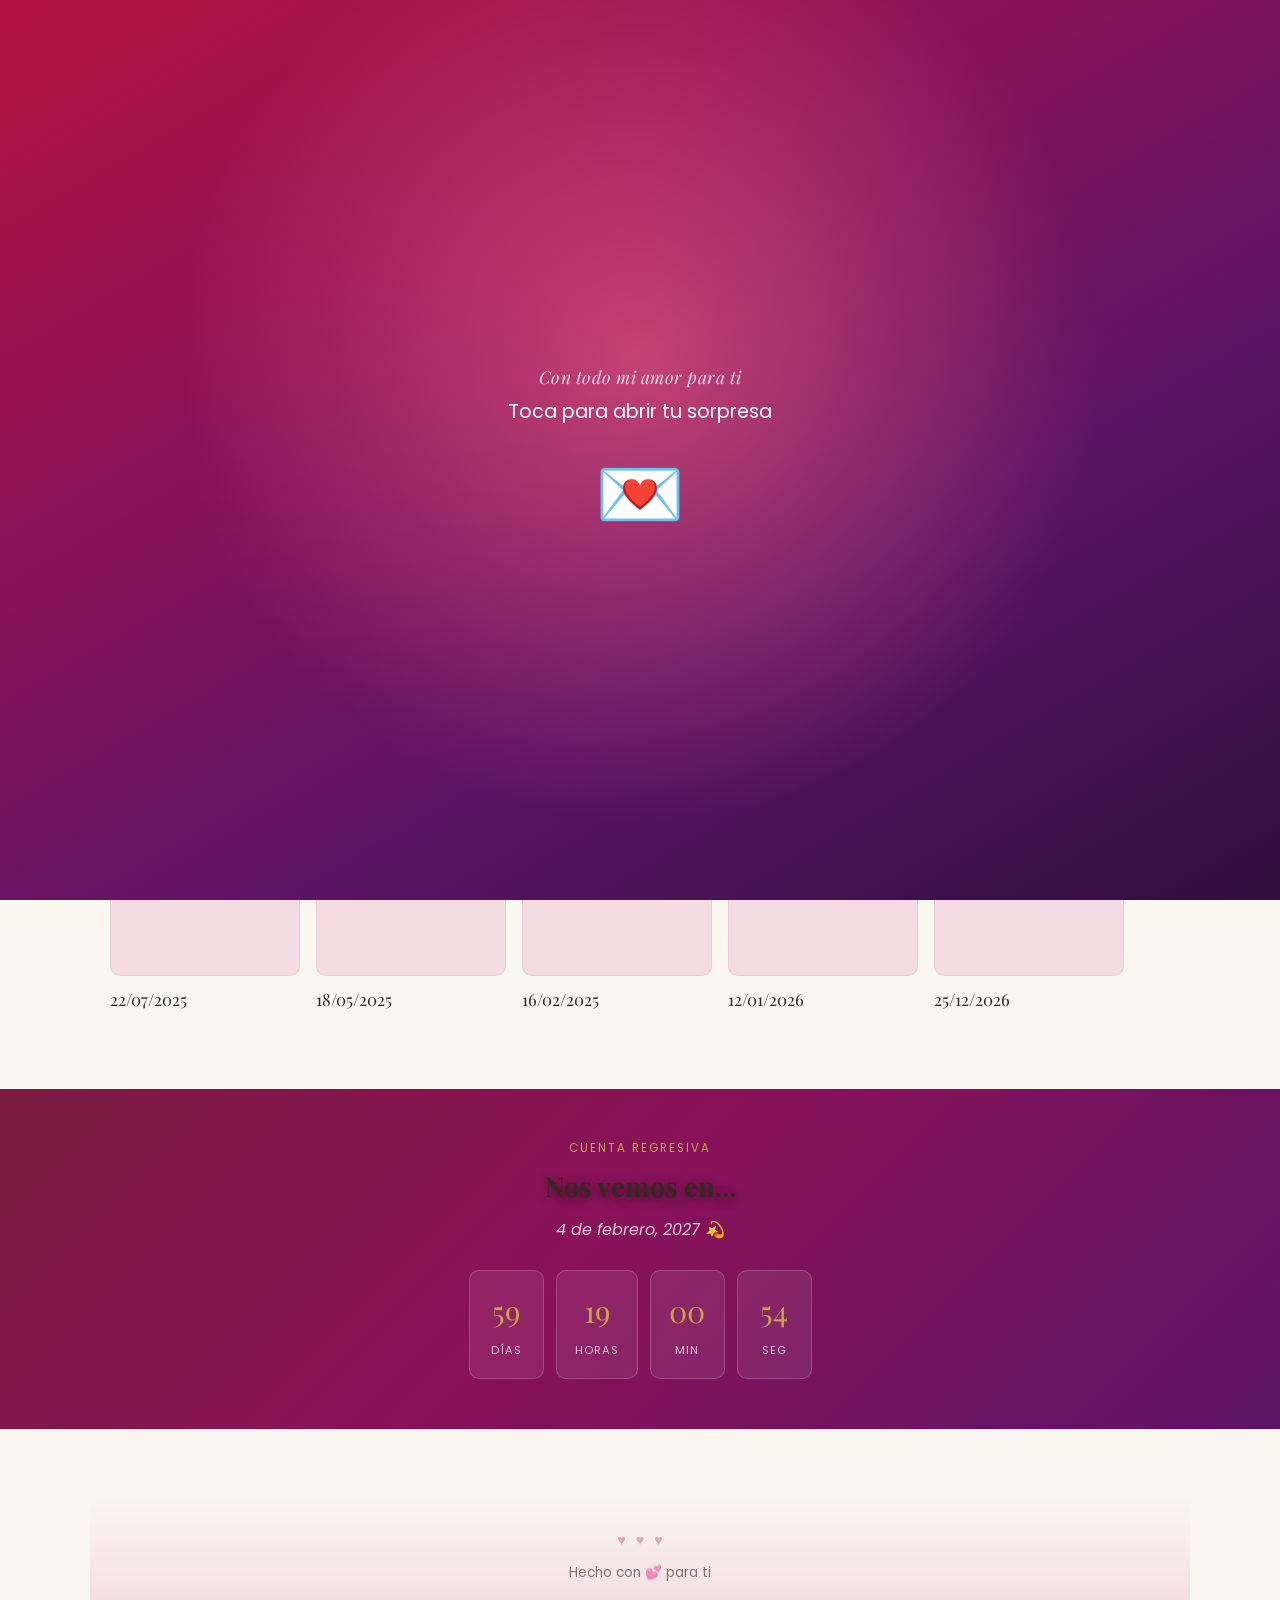
==== index.html @ b7cd4c15 "Primer commit pagina web" ====
<!DOCTYPE html>
<html lang="es">
<head>
  <meta charset="UTF-8" />
  <meta name="viewport" content="width=device-width, initial-scale=1.0" />
  <title>Para el ADMV 💕</title>
  <link rel="preconnect" href="https://fonts.googleapis.com">
  <link href="https://fonts.googleapis.com/css2?family=Playfair+Display:ital,wght@0,500;0,600;1,500&family=Poppins:wght@300;400;500;600&display=swap" rel="stylesheet">
  <link rel="stylesheet" href="src/style.css" />
</head>
<body>
  <section id="intro-screen">
    <div class="corazones-flotantes" aria-hidden="true">
      <span class="corazon-decorativo c1">❤️</span>
      <span class="corazon-decorativo c2">💜</span>
      <span class="corazon-decorativo c3">❤️</span>
      <span class="corazon-decorativo c4">💗</span>
      <span class="corazon-decorativo c5">💜</span>
      <span class="corazon-decorativo c6">❤️</span>
      <span class="corazon-decorativo c7">💗</span>
      <span class="corazon-decorativo c8">❤️</span>
    </div>
    <div class="intro-content">
      <p class="intro-script">Con todo mi amor para ti</p>
      <p class="intro-pre">Toca para abrir tu sorpresa</p>
      <button id="btn-abrir-intro" aria-label="Abrir sorpresa">💌</button>
    </div>
  </section>

  <canvas id="confetti-canvas"></canvas>

  <header class="navbar">
    <img src="src/logo.png" alt="Logo R & D" class="brand-logo" />
    <div class="navbar-inner">
      <span class="brand">Para Ti</span>
      <nav class="navbar-tabs" id="navbar-tabs">
        <span class="tab-glass-indicador" id="tab-glass-indicador"></span>
        <a href="index.html" class="tab-btn activo"><span>Inicio</span></a>
        <a href="recuerdos.html" class="tab-btn"><span>Recuerdos</span></a>
        <a href="fotos.html" class="tab-btn"><span>Fotos</span></a>
        <a href="videos.html" class="tab-btn"><span>Videos</span></a>
        <a href="cartas.html" class="tab-btn"><span>Cartas</span></a>
        <a href="preguntas.html" class="tab-btn"><span>Preguntas</span></a>
        <a href="premios.html" class="tab-btn"><span>Premios</span></a>
        <a href="nosotros.html" class="tab-btn"><span>Nosotros</span></a>
      </nav>
      <button id="btn-menu-movil" class="btn-menu-movil" aria-label="Abrir menú">☰</button>
    </div>
  </header>

  <main id="main-content">
    <section class="tab-panel activo" data-tab="inicio">
      <div class="hero">
        <div class="hero-slides" id="hero-slides">
          <div class="hero-slide activo">
            <img src="src/fotos/portada1.jpg" alt="Descripción" class="hero-foto" />
          </div>
          <div class="hero-slide">
            <img src="src/fotos/portada2.jpg" alt="Descripción" class="hero-foto" />
          </div>
          <div class="hero-slide">
            <img src="src/fotos/portada3.jpg" alt="Descripción" class="hero-foto" />
          </div>
        </div>
        <div class="hero-texto">
          <p class="hero-caption">Nuestro aniversario</p>
          <h1 class="hero-titulo">Dos años<br />juntos amor</h1>
          <p class="hero-fecha-italic">6 de diciembre</p>
          <p class="hero-subtitulo">Un vistazo a todo lo que hemos vivido y todo lo que somos.</p>
          <button class="hero-boton" id="btn-hero-explorar">Explorar sorpresas</button>
        </div>
        <div class="hero-dots" id="hero-dots">
          <button class="hero-dot activo" aria-label="Foto 1"></button>
          <button class="hero-dot" aria-label="Foto 2"></button>
          <button class="hero-dot" aria-label="Foto 3"></button>
        </div>
      </div>

      <p class="subtitulo-seccion">Nuestros mejores momentos</p>
      <div class="carrete-categorias" id="carrete-categorias">
        <div class="categoria-card">
          <div class="categoria-imagen">
            <span class="efecto-vidrio" aria-hidden="true"></span>
            <span class="categoria-badge">Favorita</span>
            <img src="src/fotos/destacada1.jpg" alt="Descripción" class="categoria-foto" />
          </div>
          <p class="categoria-label">22/07/2025</p>
        </div>
        <div class="categoria-card">
          <div class="categoria-imagen">
            <span class="efecto-vidrio" aria-hidden="true"></span>
            <span class="categoria-badge">Recuerdo</span>
            <img src="src/fotos/destacada2.jpg" alt="Descripción" class="categoria-foto" />
          </div>
          <p class="categoria-label">18/05/2025</p>
        </div>
        <div class="categoria-card">
          <div class="categoria-imagen">
            <span class="efecto-vidrio" aria-hidden="true"></span>
            <span class="categoria-badge">Especial</span>
            <img src="src/fotos/destacada3.jpg" alt="Descripción" class="categoria-foto" />
          </div>
          <p class="categoria-label">16/02/2025</p>
        </div>
        <div class="categoria-card">
          <div class="categoria-imagen">
            <span class="efecto-vidrio" aria-hidden="true"></span>
            <span class="categoria-badge">Favorita</span>
            <img src="src/fotos/destacada4.jpg" alt="Descripción" class="categoria-foto" />
          </div>
          <p class="categoria-label">12/01/2026</p>
        </div>
        <div class="categoria-card">
          <div class="categoria-imagen">
            <span class="efecto-vidrio" aria-hidden="true"></span>
            <span class="categoria-badge">Recuerdo</span>
            <img src="src/fotos/destacada5.jpg" alt="Descripción" class="categoria-foto" />
          </div>
          <p class="categoria-label">25/12/2026</p>
        </div>
      </div>

      <div class="espacio-libre" id="espacio-libre"></div>

      <section class="franja-oscura">
        <div class="franja-oscura-inner">
          <p class="franja-caption">Cuenta regresiva</p>
          <h2 class="franja-titulo">Nos vemos en...</h2>
          <p class="franja-fecha">4 de febrero, 2027 💫</p>
          <div class="countdown-grid">
            <div class="countdown-box"><span id="cd-dias">00</span><small>días</small></div>
            <div class="countdown-box"><span id="cd-horas">00</span><small>horas</small></div>
            <div class="countdown-box"><span id="cd-min">00</span><small>min</small></div>
            <div class="countdown-box"><span id="cd-seg">00</span><small>seg</small></div>
          </div>
        </div>
      </section>
    </section>

    <footer class="footer">
      <div class="footer-corazones" aria-hidden="true">
        <span>♥</span><span>♥</span><span>♥</span>
      </div>
      <p>Hecho con 💕 para ti</p>
    </footer>
  </main>

  <script src="src/JavaScript/inicio.js"></script>
</body>
</html>
---- src/style.css ----
/* =================================================================
   CÓMO FUNCIONA CSS (rápido):
   Cada bloque es:   selector { propiedad: valor; }
   - .clase       -> afecta a todos los elementos con class="clase"
   - #id          -> afecta al ÚNICO elemento con ese id
   - etiqueta     -> afecta a TODAS las etiquetas de ese tipo (ej: h1)
   ================================================================= */

* {
  margin: 0;
  padding: 0;
  box-sizing: border-box;
}

:root {
  --crema: #faf6f0;
  --texto: #332920;
  --dorado: #c9a24b;
  --rosa: #d88fa0;
  --rosa-claro: #f3dbe1;
  --vino: #2b1f33;
  --vino-claro: #3d2c48;
}

/*
  El truco de "full-bleed" que usamos en .hero y .franja-oscura
  (width:100vw + margin negativo) a veces se pasa por unos pixeles del
  ancho real de la pantalla (100vw a veces incluye el grosor de la
  barra de scroll, que varía por navegador). Eso genera una franja
  angosta de scroll horizontal, y por ahí se asoma el color de fondo
  de atrás (el rosa clarito de .hero) como una tira "cortada" a un
  lado. overflow-x:hidden en html/body corta cualquier desborde
  horizontal para que eso nunca sea visible, sin afectar el scroll
  vertical normal de la página.
*/
html {
  overflow-x: hidden;
}

body {
  overflow-x: hidden;
  font-family: 'Poppins', 'Segoe UI', Arial, sans-serif;
  background: var(--crema);
  color: var(--texto);
  line-height: 1.6;
}

h1, h2, .hero-titulo, .franja-titulo {
  font-family: 'Playfair Display', Georgia, serif;
}

/* =================================================================
   PANTALLA DE INTRO
   ================================================================= */
/*
  Degradado tipo "San Valentín": rojo intenso arriba-izquierda que se
  funde a rosa/magenta y termina en morado oscuro abajo-derecha. Un
  radial-gradient encimado le da un "brillo" suave desde el centro,
  como si hubiera una luz cálida detrás del sobre.
*/
#intro-screen {
  position: fixed;
  inset: 0;
  overflow: hidden; /* para que los corazones flotantes no generen scroll */
  background:
    radial-gradient(circle at 50% 40%, rgba(255, 105, 135, 0.55) 0%, transparent 55%),
    linear-gradient(150deg, #b3123f 0%, #8a1258 35%, #5b1465 65%, #2e0f3d 100%);
  display: flex;
  align-items: center;
  justify-content: center;
  z-index: 100;
  transition: opacity 0.8s ease, visibility 0.8s ease;
}

#intro-screen.cerrado {
  opacity: 0;
  visibility: hidden;
  pointer-events: none;
}

/* =================================================================
   CORAZONES DECORATIVOS DE FONDO (puro ambiente, no interactivos)
   ================================================================= */
.corazones-flotantes {
  position: absolute;
  inset: 0;
  pointer-events: none; /* nunca bloquean el clic al botón de abajo */
}

.corazon-decorativo {
  position: absolute;
  bottom: -60px;
  opacity: 0;
  filter: drop-shadow(0 0 6px rgba(255, 255, 255, 0.25));
  animation-name: flotarFondo;
  animation-timing-function: ease-in-out;
  animation-iteration-count: infinite;
}

/*
  Cada corazón tiene su propia posición horizontal (left), tamaño
  (font-size), duración y "delay" (retraso de inicio), para que no
  todos suban a la vez ni en fila, sino de forma dispersa y orgánica.
*/
.c1 { left: 6%;  font-size: 1.6rem; animation-duration: 9s;  animation-delay: 0s; }
.c2 { left: 18%; font-size: 1.1rem; animation-duration: 7s;  animation-delay: 1.5s; }
.c3 { left: 32%; font-size: 2rem;   animation-duration: 11s; animation-delay: 3s; }
.c4 { left: 48%; font-size: 1.3rem; animation-duration: 8s;  animation-delay: 0.5s; }
.c5 { left: 62%; font-size: 1.7rem; animation-duration: 10s; animation-delay: 4s; }
.c6 { left: 75%; font-size: 1.2rem; animation-duration: 7.5s; animation-delay: 2s; }
.c7 { left: 85%; font-size: 1.9rem; animation-duration: 12s; animation-delay: 1s; }
.c8 { left: 94%; font-size: 1.4rem; animation-duration: 9.5s; animation-delay: 3.5s; }

@keyframes flotarFondo {
  0%   { transform: translateY(0) scale(0.8) rotate(0deg); opacity: 0; }
  12%  { opacity: 0.55; }
  50%  { transform: translateY(-48vh) scale(1.05) rotate(8deg); }
  88%  { opacity: 0.5; }
  100% { transform: translateY(-95vh) scale(0.9) rotate(-6deg); opacity: 0; }
}

.intro-content {
  position: relative;
  z-index: 1; /* encima de los corazones de fondo */
  text-align: center;
  color: white;
}

/* Línea chiquita en cursiva, como si fuera escrita a mano en una
   tarjeta de San Valentín */
.intro-script {
  font-family: 'Playfair Display', Georgia, serif;
  font-style: italic;
  font-size: 1.1rem;
  color: #ffd9e3;
  margin-bottom: 6px;
  letter-spacing: 0.5px;
}

.intro-pre {
  font-size: 1.2rem;
  margin-bottom: 24px;
}

/*
  El botón lleva DOS animaciones a la vez, separadas por coma: la que
  ya teníamos (flotar = sube y baja) y una nueva (resplandor = el
  brillo alrededor se hace más fuerte y más débil), para que se vea
  como si "latiera" suavemente.
*/
#btn-abrir-intro {
  font-size: 4.5rem;
  background: none;
  border: none;
  cursor: pointer;
  animation: flotar 2s ease-in-out infinite, resplandor 2.2s ease-in-out infinite;
}

@keyframes flotar {
  0%, 100% { transform: translateY(0); }
  50%      { transform: translateY(-15px); }
}

@keyframes resplandor {
  0%, 100% { filter: drop-shadow(0 0 12px rgba(255, 130, 170, 0.55)); }
  50%      { filter: drop-shadow(0 0 32px rgba(255, 130, 170, 0.9)); }
}

#confetti-canvas {
  position: fixed;
  inset: 0;
  pointer-events: none;
  z-index: 200;
}

/* =================================================================
   HEADER ESTILO BOUTIQUE (logo serif + pestañas)
   ================================================================= */
/*
  Antes la barra era "sticky" (ocupaba su propio espacio arriba y la
  foto empezaba después de ella). Ahora la queremos "fundida" con la
  imagen, como si no tuviera fondo propio: para eso la sacamos del
  flujo normal con "position: fixed" (flota encima de TODO, sin
  empujar nada hacia abajo) y le damos un fondo semitransparente en
  vez de sólido. Ese degradado oscuro muy suave + el "blur" de atrás
  son lo que permite seguir leyendo el texto blanco tanto sobre la
  foto como sobre el fondo crema del resto de las pestañas.
*/
.navbar {
  position: fixed;
  top: 0;
  left: 0;
  width: 100%;
  z-index: 60;
  background: linear-gradient(180deg, rgba(20, 8, 22, 0.5) 0%, rgba(20, 8, 22, 0.08) 100%);
  backdrop-filter: blur(8px) saturate(150%);
  -webkit-backdrop-filter: blur(8px) saturate(150%);
  border-bottom: none;
}

/*
  El logo se posiciona respecto a .navbar (que es el "abuelo" más
  cercano con position != static). Al estar FUERA del contenedor
  centrado (.navbar-inner), "left: 16px" lo pega a la esquina real
  de la pantalla, sin importar qué tan ancho sea el monitor.
  El drop-shadow le da un contorno sutil para que se distinga bien
  incluso sobre partes claras de la foto.
*/
.brand-logo {
  position: absolute;
  top: 8px;
  left: 16px;
  height: 44px;
  width: auto;
  display: block;
  filter: drop-shadow(0 1px 4px rgba(0, 0, 0, 0.45));
}

.navbar-inner {
  max-width: 1100px;
  margin: 0 auto;
  display: flex;
  align-items: center;
  gap: 24px;
  padding: 14px 20px;
}

.brand {
  font-family: 'Playfair Display', Georgia, serif;
  font-size: 1.3rem;
  letter-spacing: 1px;
  /* Antes era var(--texto) (café oscuro), que se perdía sobre la
     foto. Blanco + una sombrita se lee bien sobre cualquier fondo. */
  color: white;
  text-shadow: 0 1px 4px rgba(0, 0, 0, 0.35);
  white-space: nowrap;
  /*
    Le dejamos espacio a la izquierda para que el texto nunca quede
    debajo o pegado al logo (que ahora vive en la esquina, fuera de
    este contenedor). Ajusta este número si tu logo es más ancho.
  */
  margin-left: 60px;
}

.navbar-tabs {
  position: relative; /* necesario para que el indicador (position:absolute) se ubique respecto a esta barra */
  display: flex;
  gap: 4px;
  flex-wrap: wrap;
}

/* =================================================================
   PESTAÑAS: un solo "vidrio" que se DESLIZA de un botón a otro
   ================================================================= */
/*
  En vez de que cada botón tenga su propio brillo independiente (lo
  que se sentía "cortado" al pasar de uno a otro), ahora hay un único
  elemento (.tab-glass-indicador) que el JS mueve de posición según
  qué botón estás tocando con el mouse. Como acá abajo le damos
  "transition" a left/width, el navegador anima ese movimiento solo,
  y se ve como una gota de vidrio deslizándose de un lado a otro,
  fluida y continua, en vez de prender/apagar cada botón por separado.
*/
.tab-glass-indicador {
  position: absolute;
  top: 0;
  left: 0;
  height: 100%;
  width: 0;
  border-radius: 18px;
  z-index: 0;
  pointer-events: none; /* para que nunca "robe" el clic al botón de abajo */

  background: rgba(201, 162, 75, 0.16);
  border: 1px solid rgba(201, 162, 75, 0.35);
  backdrop-filter: blur(10px) saturate(180%);
  -webkit-backdrop-filter: blur(10px) saturate(180%);

  opacity: 0;
  transition: left 0.35s cubic-bezier(0.4, 0, 0.2, 1),
              width 0.35s cubic-bezier(0.4, 0, 0.2, 1),
              opacity 0.25s ease;
}

.tab-glass-indicador.visible {
  opacity: 1;
}

.tab-btn {
  background: none;
  border: none;
  /* Blanco en vez de café oscuro: ahora la barra ya no tiene fondo
     sólido, así que el texto tiene que leerse sobre la foto. */
  color: white;
  text-shadow: 0 1px 3px rgba(0, 0, 0, 0.35);
  font-size: 0.8rem;
  letter-spacing: 0.5px;
  text-transform: uppercase;
  cursor: pointer;
  padding: 9px 16px;
  position: relative;
  z-index: 1; /* encima del indicador, para que el texto siempre se lea */
  opacity: 0.85;
  border-radius: 18px;
  transition: opacity 0.2s ease, color 0.2s ease;
}

.tab-btn:hover {
  opacity: 1;
  color: var(--dorado);
}

/* La pestaña activa lleva además una rayita dorada debajo */
.tab-btn.activo {
  opacity: 1;
  color: var(--dorado);
}

.tab-btn.activo span {
  position: relative;
}

.tab-btn.activo span::after {
  content: '';
  position: absolute;
  left: 0;
  right: 0;
  bottom: -8px;
  height: 2px;
  background: var(--dorado);
}

.btn-menu-movil {
  display: none;
  background: none;
  border: none;
  font-size: 1.4rem;
  color: white;
  text-shadow: 0 1px 3px rgba(0, 0, 0, 0.35);
  cursor: pointer;
  margin-left: auto;
}

/* =================================================================
   PANELES (contenido de cada pestaña)
   ================================================================= */
.tab-panel {
  display: none;
  text-align: center;
  min-height: 50vh;
}

.tab-panel.activo {
  display: block;
  animation: aparecerGlass 0.45s ease;
}

@keyframes aparecerGlass {
  from {
    opacity: 0;
    transform: translateY(10px) scale(0.99);
    filter: blur(6px);
  }
  to {
    opacity: 1;
    transform: translateY(0) scale(1);
    filter: blur(0);
  }
}

.tab-panel h2 {
  font-size: 1.7rem;
  color: var(--texto);
  margin-bottom: 8px;
}

/*
  Como .navbar ahora es "fixed" (ya no ocupa espacio propio), todo lo
  demás se recorrería hacia arriba y quedaría tapado por la barra.
  Este padding-top empuja el contenido hacia abajo lo mismo que mide
  la barra (~78px), para que nada quede escondido debajo de ella.
  El .hero cancela este espacio con un margin-top negativo (ver
  abajo), así que SOLO la foto de portada llega hasta arriba de todo
  y se ve "detrás" de la barra transparente; el resto de secciones sí
  respeta este espacio.
*/
#main-content {
  max-width: 1100px;
  margin: 0 auto;
  padding-top: 78px;
}

.descripcion {
  opacity: 0.7;
  margin-bottom: 25px;
  padding: 0 20px;
}

.slogan {
  font-style: italic;
  font-family: 'Playfair Display', Georgia, serif;
  color: var(--rosa);
  font-size: 1.1rem;
  margin-bottom: 22px;
  padding: 0 20px;
}

.subtitulo-seccion {
  text-align: left;
  text-transform: uppercase;
  letter-spacing: 1px;
  font-size: 0.8rem;
  opacity: 0.6;
  margin: 30px 20px 14px;
}

.espacio-libre {
  margin: 10px 20px;
}

/* =================================================================
   HERO: ocupa TODO el ancho de la pantalla + carrusel de 3 fotos
   ================================================================= */
/*
  Igual truco que usamos en .franja-oscura: aunque #main-content
  tiene un max-width que centra el contenido, con
  width:100vw + left:50% + márgenes negativos de -50vw hacemos que
  ESTE elemento en particular "se salga" de ese límite y ocupe todo
  el ancho real de la pantalla del navegador (edge to edge).
*/
.hero {
  position: relative;
  width: 100vw;
  left: 50%;
  right: 50%;
  margin-left: -50vw;
  margin-right: -50vw;
  /*
    margin-top negativo = exactamente el padding-top que le pusimos a
    #main-content. Así el hero "recupera" ese espacio y su foto llega
    hasta el borde de arriba (y = 0), quedando detrás de la barra fija
    y transparente en vez de empezar debajo de ella.
  */
  margin-top: -78px;
  /*
    21/9 daba una franja muy delgada. 16/9 es más alta, así que se ve
    más foto (más "espacio" como pediste) sin volverse exagerada.
  */
  aspect-ratio: 16 / 9;
  max-height: 640px;
  overflow: hidden;
  background: var(--rosa-claro);
}

/* Contenedor de las 3 fotos, una encima de otra (position:absolute) */
.hero-slides {
  position: absolute;
  inset: 0;
}

/*
  Cada foto empieza invisible (opacity:0). Solo la que tiene la clase
  "activo" se muestra (opacity:1). Como ambas están en el MISMO lugar
  (position:absolute, inset:0) y opacity tiene "transition", el
  cambio entre una y otra se ve como un fundido (crossfade) suave,
  en vez de un salto brusco.
*/
/*
  Antes esto era solo un "crossfade" (opacity 0 -> 1), que se ve
  plano: las dos fotos se quedan quietas en su lugar y solo una se
  desvanece mientras la otra aparece.

  Ahora agregamos "transform" a la mezcla: la foto que NO está activa
  vive corrida un poco a la derecha (translateX) y un poco más chica
  (scale). Como el JS solo agrega/quita la clase "activo" (no sabe
  cuál foto es "la anterior" ni "la siguiente"), este mismo cambio de
  estilo sirve para las dos direcciones a la vez:
    - La foto que SE VA pasa de (centrada, tamaño normal) a (corrida,
      chica, invisible) -> se siente como si "retrocediera".
    - La foto que ENTRA hace exactamente lo contrario, de (corrida,
      chica, invisible) a (centrada, tamaño normal) -> se siente como
      si se deslizara y creciera por encima de la anterior.
  Y como la foto activa tiene z-index más alto, la que entra siempre
  queda "por encima" de la que sale mientras se cruzan.
*/
.hero-slide {
  position: absolute;
  inset: 0;
  opacity: 0;
  transform: translateX(6%) scale(0.94);
  transition: opacity 0.9s cubic-bezier(0.4, 0, 0.2, 1),
              transform 0.9s cubic-bezier(0.4, 0, 0.2, 1);
}

.hero-slide.activo {
  opacity: 1;
  transform: translateX(0) scale(1);
  z-index: 1;
}

.hero-placeholder {
  position: absolute;
  inset: 0;
  display: flex;
  flex-direction: column;
  align-items: center;
  justify-content: center;
  gap: 8px;
  border: 2px dashed var(--rosa);
  color: var(--rosa);
}

.hero-placeholder span {
  font-size: 2.2rem;
}

.hero-foto {
  position: absolute;
  inset: 0;
  width: 100%;
  height: 100%;
  object-fit: cover;
}

/* El texto queda FIJO encima de las 3 fotos, con z-index más alto
   para no quedar tapado por ninguna */
.hero-texto {
  position: absolute;
  inset: 0;
  z-index: 5;
  display: flex;
  flex-direction: column;
  justify-content: center;
  /*
    Antes: max-width:480px + margin:0 auto -> una caja angosta
    centrada, más chica que la foto de fondo. Ahora: width:100% (y
    max-width:100% para no dejar ningún límite) hace que este fondo
    cubra EXACTAMENTE el mismo ancho que las fotos de portada, de
    borde a borde del hero. El texto (título, fecha, botón) sigue
    viéndose del lado izquierdo porque son elementos en columna
    (flex-direction:column) y por defecto se acomodan pegados al
    inicio, no porque la caja sea angosta.
  */
  width: 100%;
  max-width: 100%;
  margin: 0;
  /*
    Antes el padding era 40px parejo. En ventanas anchas pero poco
    altas, la foto (que mide su altura solo con aspect-ratio) puede
    salir más bajita de lo que este bloque de texto necesita, y
    entonces el texto se sale por arriba, tapado por la barra. Bajar
    el padding vertical (arriba/abajo) le da más margen de sobra al
    texto sin tocar el tamaño de la foto ni hacerla más alta.
  */
  padding: 20px 40px;
  /*
    Un solo color con transparencia pareja en todo el bloque: mismo
    morado oscuro (43,31,51), 50% de opacidad en TODAS partes (antes
    era un gradiente que se iba aclarando de un lado a otro).
  */
  background: rgba(43, 31, 51, 0.5);
  color: white;
}

/* Los puntitos de abajo, para saber en qué foto vas (y poder elegir) */
.hero-dots {
  position: absolute;
  bottom: 20px;
  left: 50%;
  transform: translateX(-50%);
  z-index: 6;
  display: flex;
  gap: 8px;
}

.hero-dot {
  width: 8px;
  height: 8px;
  border-radius: 50%;
  border: none;
  background: rgba(255, 255, 255, 0.5);
  cursor: pointer;
  padding: 0;
  transition: background 0.2s ease, width 0.2s ease;
}

.hero-dot:hover {
  background: rgba(255, 255, 255, 0.8);
}

/* El puntito de la foto activa se pinta dorado y se alarga un poco,
   como en los carruseles de tienda */
.hero-dot.activo {
  background: var(--dorado);
  width: 22px;
  border-radius: 4px;
}

.hero-caption {
  text-transform: uppercase;
  letter-spacing: 2px;
  font-size: 0.75rem;
  color: var(--dorado);
  margin-bottom: 6px;
}

/*
  clamp(mínimo, preferido, máximo): el tamaño de letra "preferido" es
  5vh (5% de la altura de la ventana), así que en ventanas bajitas el
  título se achica solo, y en ventanas altas no pasa de 2.6rem ni baja
  de 1.8rem. Esto es justo lo que evita que el texto necesite más
  espacio del que la foto (que también depende del ancho/alto de la
  ventana) le puede dar.
*/
.hero-titulo {
  font-size: clamp(1.8rem, 5vh, 2.6rem);
  line-height: 1.1;
  margin-bottom: 4px;
}

.hero-fecha-italic {
  font-family: 'Playfair Display', Georgia, serif;
  font-style: italic;
  font-size: 1.15rem;
  color: var(--rosa-claro);
  margin-bottom: 10px;
}

.hero-subtitulo {
  font-size: 0.88rem;
  opacity: 0.9;
  margin-bottom: 14px;
  max-width: 340px;
  /*
    ¿Por qué esta frase se veía pegada a la izquierda mientras el
    título/fecha se veían centrados? .hero-caption y .hero-titulo NO
    tienen max-width, así que ocupan TODO el ancho de .hero-texto, y
    su texto (centrado por herencia desde .tab-panel) se ve centrado
    en toda esa franja. Esta frase SÍ tiene max-width:340px, y sin un
    margin que reparta el espacio sobrante, la caja se queda pegada
    al lado izquierdo (comportamiento por defecto de flexbox) aunque
    el TEXTO de adentro esté centrado dentro de esos 340px.
    Con "margin: 0 auto" la cajita de 340px también se centra dentro
    del ancho completo, igual que el título y la fecha.
  */
  margin-left: auto;
  margin-right: auto;
}

.hero-boton {
  align-self: flex-start;
  background: var(--crema);
  color: var(--texto);
  border: none;
  padding: 13px 26px;
  font-size: 0.78rem;
  letter-spacing: 1px;
  text-transform: uppercase;
  cursor: pointer;
  transition: background 0.2s ease;
}

.hero-boton:hover {
  background: var(--dorado);
  color: white;
}

/* =================================================================
   FRANJA OSCURA ELEGANTE (para el countdown)
   ================================================================= */
/*
  Antes era un morado casi negro (var(--vino)), y el título "Nos vemos
  en..." se perdía. Ahora es un degradado rojo-morado más claro y con
  más "vida" (parecido al de la pantalla de intro), que sigue siendo
  lo bastante oscuro para que el texto blanco se siga leyendo bien,
  pero ya no es un bloque plano y opaco.
*/
.franja-oscura {
  background: linear-gradient(135deg, #7a1c3f 0%, #8a1258 45%, #5b1465 100%);
  width: 100vw;
  position: relative;
  left: 50%;
  right: 50%;
  margin-left: -50vw;
  margin-right: -50vw;
  margin-top: 50px;
  padding: 50px 20px;
}

.franja-oscura-inner {
  max-width: 480px;
  margin: 0 auto;
  text-align: center;
  color: white;
}

.franja-caption {
  text-transform: uppercase;
  letter-spacing: 2px;
  font-size: 0.72rem;
  color: var(--dorado);
  margin-bottom: 8px;
}

.franja-titulo {
  /*
    Antes no tenía "color" propio, así que dependía de heredar el
    blanco de ".franja-oscura-inner" — y aparentemente algo lo hacía
    verse muy tenue. Ahora se lo damos explícito, en negritas, y le
    agregamos una sombra oscura debajo (text-shadow) para que
    resalte incluso si hay corazones de confeti pasando encima.
  */
  color: white;
  font-weight: 700;
  font-size: 1.8rem;
  margin-bottom: 6px;
  text-shadow: 0 2px 10px rgba(0, 0, 0, 0.5);
}

.franja-fecha {
  font-style: italic;
  color: var(--rosa-claro);
  opacity: 0.9;
  margin-bottom: 28px;
}

.countdown-grid {
  display: flex;
  justify-content: center;
  gap: 12px;
  flex-wrap: wrap;
}

.countdown-box {
  background: rgba(255, 255, 255, 0.08);
  border: 1px solid rgba(255, 255, 255, 0.18);
  border-radius: 10px;
  padding: 16px 18px;
  min-width: 75px;
}

.countdown-box span {
  display: block;
  font-family: 'Playfair Display', Georgia, serif;
  font-size: 1.9rem;
  color: var(--dorado);
}

.countdown-box small {
  color: rgba(255,255,255,0.7);
  text-transform: uppercase;
  font-size: 0.7rem;
  letter-spacing: 1px;
}

/* =================================================================
   NOSOTROS
   ================================================================= */

/*
  Contenedor de los 2 marcos de foto + el hilo. "position:relative"
  es importante: el hilo (".hilo-rojo") usa position:absolute, y eso
  siempre se posiciona respecto al ancestro más cercano que tenga
  "position" distinto de "static" — que es justo este div.
*/
/*
  Fondo "atardecer" detrás de las fotos: un degradado de varios
  colores (naranja -> rosa -> morado, como un cielo al caer el sol),
  más un "sol" hecho con un segundo degradado radial (el círculo
  suave abajo a la derecha). Se lo damos SOLO a este contenedor (no a
  toda la pestaña) para que el título, las tarjetas y el resto sigan
  viéndose igual que antes.
*/
.nosotros-fotos {
  position: relative;
  display: flex;
  justify-content: center;
  align-items: center;
  gap: 60px;
  margin: 10px 20px 32px;
  padding: 44px 20px 54px;
  border-radius: 22px;
  overflow: hidden;
  background:
    radial-gradient(circle at 78% 70%, rgba(255, 236, 179, 0.55) 0%, rgba(255, 236, 179, 0) 40%),
    linear-gradient(180deg, #ffb26b 0%, #f7567c 42%, #b0508c 70%, #5b3d7a 100%);
}

.nosotros-foto-marco {
  position: relative;
  z-index: 2; /* encima del hilo, para que el hilo se vea "detrás" de las fotos */
  flex: 0 0 220px; /* antes 190px: aún más grandes para que se noten bien */
  background: white;
  padding: 14px 14px 30px; /* más padding abajo = efecto "polaroid" */
  border-radius: 3px;
  box-shadow: 0 10px 24px rgba(0, 0, 0, 0.25);
}

/* Cada marco rotado hacia un lado distinto, como si estuvieran
   pegados a mano y no perfectamente alineados */
.marco-1 {
  transform: rotate(-5deg);
}

.marco-2 {
  transform: rotate(4deg);
}

.nosotros-foto-placeholder {
  aspect-ratio: 4 / 5;
  display: flex;
  flex-direction: column;
  align-items: center;
  justify-content: center;
  gap: 6px;
  border: 2px dashed var(--rosa);
  color: var(--rosa);
  font-size: 1.6rem;
  background: var(--rosa-claro);
}

.nosotros-foto-placeholder p {
  font-size: 0.85rem;
}

.nosotros-foto {
  display: block;
  width: 100%;
  aspect-ratio: 4 / 5;
  object-fit: cover;
}

/*
  El "hilo" ahora es un cruce, no una línea recta. ".hilo-cruce" es
  solo un contenedor invisible (width/height:0) puesto justo en el
  centro de ".nosotros-fotos" — un punto de referencia para acomodar
  encima sus 3 hijos (las 2 líneas + el corazón), cada uno con su
  propio position:absolute.
*/
.hilo-cruce {
  position: absolute;
  top: 50%;
  left: 50%;
  width: 0;
  height: 0;
  z-index: 1;
}

/*
  Cada "hilo-linea" es una cajita delgada (una barrita, como antes)
  pero ahora hay DOS: una nace del lado de la foto 1 y otra del lado
  de la foto 2. "transform-origin" cambia el "punto fijo" alrededor
  del cual gira el rotate — lo ponemos en el extremo que SÍ queda en
  el centro (el cruce), para que la línea gire como abriéndose hacia
  su foto, no desde la mitad.
*/
.hilo-linea {
  position: absolute;
  top: 0;
  left: 0;
  width: 46px; /* antes 60px: con el espacio más ancho entre fotos (gap:60px),
                  un hilo tan largo quedaba escondido debajo de las fotos y
                  casi no se veía nada en el espacio libre */
  height: 4px;
  background: linear-gradient(90deg, #a3122f, #e0245e);
  border-radius: 2px;
  box-shadow: 0 1px 3px rgba(0, 0, 0, 0.25);
}

.hilo-linea-izq {
  transform-origin: right center;
  transform: translate(-100%, -50%) rotate(20deg);
}

.hilo-linea-der {
  transform-origin: left center;
  transform: translate(0, -50%) rotate(-20deg);
}

/*
  El corazón: el truco clásico de puro CSS. Es UN cuadrado
  (".hilo-corazon") rotado -45°, y encima le pegamos DOS círculos
  (::before y ::after, cada uno un círculo perfecto gracias a
  border-radius:50%) en su borde superior. El cuadrado rotado forma
  la "V" de abajo del corazón, y los dos círculos forman los dos
  "chipotes" de arriba — juntos, el ojo los lee como un corazón.
  Se dibuja justo encima de donde las dos líneas se cruzan.
*/
.hilo-corazon {
  position: absolute;
  top: 0;
  left: 0;
  width: 28px; /* antes 20px: corazón más grande para que se note junto a
                  las fotos más grandes */
  height: 28px;
  background: linear-gradient(135deg, #ff6b8b, #a3122f);
  transform: translate(-50%, -35%) rotate(-45deg);
  box-shadow: 0 3px 8px rgba(0, 0, 0, 0.35);
}

.hilo-corazon::before,
.hilo-corazon::after {
  content: '';
  position: absolute;
  width: 28px;
  height: 28px;
  border-radius: 50%;
  background: inherit;
}

.hilo-corazon::before {
  top: -14px;
  left: 0;
}

.hilo-corazon::after {
  top: 0;
  left: 14px;
}

/* Fecha de aniversario: una sola línea, centrada, arriba de las
   tarjetas de cada quien */
.nosotros-fecha {
  text-align: center;
  margin: 0 20px 24px;
  color: var(--texto);
}

/*
  ".nosotros-personas" acomoda las 2 tarjetas (Tú / Ella) una junto a
  la otra. "flex-wrap: wrap" es la clave para que en celular, cuando
  ya no caben las dos en la misma fila, la segunda simplemente baje
  a una fila nueva en vez de aplastarse o desbordarse.
*/
.nosotros-personas {
  display: flex;
  flex-wrap: wrap;
  justify-content: center;
  gap: 20px;
  margin: 0 20px;
}

.nosotros-card {
  background: white;
  border-radius: 4px;
  padding: 26px 30px; /* un poco más de espacio: ahora hay 4 datos, no 2 */
  flex: 1 1 250px;
  max-width: 300px;
  text-align: left;
  box-shadow: 0 4px 20px rgba(0,0,0,0.06);
}

.nosotros-nombre {
  font-family: 'Playfair Display', Georgia, serif;
  font-size: 1.2rem;
  color: var(--rosa);
  margin: 0 0 6px;
  padding-bottom: 8px;
  border-bottom: 2px solid var(--rosa-claro);
}

.nosotros-dato {
  padding: 10px 0;
  border-bottom: 1px solid var(--rosa-claro);
}

.nosotros-dato:last-child {
  border-bottom: none;
}

/*
  El contador ya NO vive dentro de una tarjeta: es su propio párrafo,
  centrado (text-align:center) y puesto hasta el final de toda la
  pestaña, con un margen arriba para separarlo de las tarjetas.
*/
.nosotros-contador {
  text-align: center;
  margin: 28px 20px 0;
  font-family: 'Playfair Display', Georgia, serif;
  color: var(--rosa);
}

.nosotros-contador span {
  font-size: 1.3rem;
  font-weight: 600;
  color: var(--texto);
}

/* =================================================================
   RECUERDOS (timeline de fechas importantes)
   ================================================================= */
.timeline {
  display: flex;
  flex-direction: column;
  gap: 14px;
  max-width: 520px;
  margin: 0 auto;
  padding: 0 20px;
  text-align: left;
}

.timeline-item {
  background: white;
  border-left: 3px solid var(--dorado);
  border-radius: 4px;
  padding: 16px 20px;
  box-shadow: 0 4px 16px rgba(0,0,0,0.05);
}

.timeline-fecha {
  font-weight: 600;
  color: var(--rosa);
  font-size: 0.78rem;
  text-transform: uppercase;
  letter-spacing: 0.5px;
}

.timeline-titulo {
  font-family: 'Playfair Display', Georgia, serif;
  color: var(--texto);
  margin: 5px 0;
  font-size: 1.15rem;
}

.timeline-desc {
  opacity: 0.75;
  font-size: 0.92rem;
}

/* =================================================================
   TARJETAS ESTILO "CATEGORÍA DE TIENDA" (foto + badge + etiqueta)
   Se usan en 2 lugares: el carrete de Inicio y la grilla de Fotos.
   ================================================================= */
.categoria-card {
  text-align: left;
  cursor: default;
  /*
    La transición usa una curva "cubic-bezier" con rebote (en vez de
    "ease" normal) para que el crecimiento se sienta con más resorte,
    parecido a las animaciones de Apple.
  */
  transition: transform 0.4s cubic-bezier(0.34, 1.56, 0.64, 1);
}

.categoria-imagen {
  position: relative;
  aspect-ratio: 4 / 5;
  border-radius: 10px;
  overflow: hidden;
  background: var(--rosa-claro);
  border: 1px solid rgba(0,0,0,0.06);
  transition: box-shadow 0.4s ease, border-color 0.4s ease;
}

/*
  ".efecto-vidrio": un brillo diagonal (como un reflejo en cristal)
  que vive INVISIBLE (opacity:0) encima de la foto todo el tiempo, y
  solo se enciende con el hover de abajo. Es lo que le da ese toque
  "glass" estilo Apple: no es solo que la tarjeta crezca, sino que
  además brilla como si fuera una superficie pulida.
*/
.efecto-vidrio {
  position: absolute;
  inset: 0;
  z-index: 3;
  pointer-events: none; /* nunca bloquea el clic/hover de lo de abajo */
  background: linear-gradient(
    120deg,
    rgba(255, 255, 255, 0) 30%,
    rgba(255, 255, 255, 0.35) 48%,
    rgba(255, 255, 255, 0) 66%
  );
  opacity: 0;
  transform: translateX(-30%);
  transition: opacity 0.4s ease, transform 0.6s ease;
}

/*
  "@media (hover: hover) and (pointer: fine)" solo es verdad en
  dispositivos con mouse de verdad (computadoras): un celular con
  pantalla táctil no cumple esta condición, así que este efecto NUNCA
  se activa ahí y tus fotos se ven exactamente igual en el cel.

  Ahora el "grande" es más notorio (translateY y scale más grandes),
  se le agrega el giro 3D (rotateX), Y la FOTO de adentro también
  hace zoom (.categoria-foto scale) al mismo tiempo que su marco —
  así el crecimiento se ve intencional/parejo en vez de sentirse como
  que la foto se "corta" dentro de un marco que no la acompaña.
*/
@media (hover: hover) and (pointer: fine) {
  /*
    IMPORTANTE: antes también escalábamos ".categoria-foto" por
    separado (además de escalar toda la tarjeta) — eso hacía que la
    foto creciera MÁS que su propio marco, y como el marco tiene
    overflow:hidden, la parte de foto "de más" se recortaba contra el
    borde. Ahora solo escalamos LA TARJETA COMPLETA (marco + foto +
    etiqueta, todo junto, como una sola foto impresa) — así crece
    proporcional, sin que nada se salga de su propio marco.
  */
  .categoria-card:hover {
    transform: translateY(-10px) scale(1.35);
    z-index: 5; /* para que "tape" a sus vecinas en vez de quedar detrás */
    position: relative;
  }

  .categoria-card:hover .categoria-imagen {
    border-color: rgba(255, 255, 255, 0.5);
  }

  .categoria-card:hover .efecto-vidrio {
    opacity: 1;
    transform: translateX(30%);
  }
}

.categoria-badge {
  position: absolute;
  top: 12px;
  left: 12px;
  z-index: 2;
  background: var(--dorado);
  color: white;
  font-size: 0.65rem;
  text-transform: uppercase;
  letter-spacing: 0.5px;
  padding: 5px 10px;
  border-radius: 3px;
}

.categoria-placeholder {
  position: absolute;
  inset: 0;
  display: flex;
  align-items: center;
  justify-content: center;
  border: 2px dashed var(--rosa);
  color: var(--rosa);
  font-size: 2rem;
}

.categoria-foto {
  position: absolute;
  inset: 0;
  width: 100%;
  height: 100%;
  object-fit: cover;
  transition: transform 0.4s ease;
}

.categoria-label {
  margin-top: 10px;
  font-family: 'Playfair Display', Georgia, serif;
  font-size: 1.05rem;
  color: var(--texto);
}

/* ---- Versión "grilla" (usada en la pestaña Fotos) ---- */
.categorias-grid {
  display: grid;
  grid-template-columns: repeat(auto-fit, minmax(220px, 1fr));
  gap: 18px;
  padding: 0 20px;
  margin-bottom: 10px;
}

/* ---- Versión "carrete" (usada en Inicio: fotos principales) ---- */
/*
  Igual que el carrete de "Más fotos", pero con las tarjetas grandes
  de categoría en vez de cuadros simples. overflow-x:auto permite
  deslizar horizontalmente, y scroll-snap hace que "enganche" cada
  tarjeta al soltar el dedo/mouse, como el carrusel de una tienda.
*/
.carrete-categorias {
  display: flex;
  gap: 16px;
  overflow-x: auto;
  /*
    Antes "padding" arriba era 0. El problema: overflow-x:auto hace
    que el navegador TAMBIÉN recorte cualquier cosa que se salga por
    ARRIBA o por los lados de este contenedor (así funciona overflow:
    si activas el scroll en un eje, el otro eje también "vigila" sus
    límites). Sin espacio de sobra arriba, la tarjeta al agrandarse
    se topaba con ese límite invisible y se veía cortada/apagada.
    Con más padding (arriba, lados y abajo) le damos cuarto de sobra
    para que el "salto" se vea completo.
  */
  padding: 34px 20px 26px;
  scroll-snap-type: x mandatory;
}

.carrete-categorias .categoria-card {
  flex: 0 0 190px;   /* ancho fijo de cada tarjeta, no se encoge */
  scroll-snap-align: start;
}

/* El carrete simple de "Más fotos" en la pestaña Fotos */
.carrete {
  display: flex;
  gap: 12px;
  overflow-x: auto;
  padding: 0 20px 10px;
  scroll-snap-type: x mandatory;
}

.foto-placeholder {
  aspect-ratio: 1 / 1;
  background: var(--rosa-claro);
  border: 2px dashed var(--rosa);
  border-radius: 4px;
  display: flex;
  align-items: center;
  justify-content: center;
  color: var(--rosa);
  font-size: 1.6rem;
}

.carrete .foto-placeholder {
  min-width: 110px;
  width: 110px;
  flex-shrink: 0;
  scroll-snap-align: start;
}

.foto-real {
  width: 100%;
  aspect-ratio: 1 / 1;
  object-fit: cover;
  border-radius: 4px;
}

/* =================================================================
   VIDEOS
   ================================================================= */
/*
  Antes las flechas ocupaban su propio espacio DENTRO de la fila
  (display:flex con las flechas como hijos), y eso les quitaba ancho
  a los videos. Ahora ".videos-carrusel" ya no es un flex: es un
  "position:relative" simple, y las flechas se posicionan ENCIMA de
  los bordes izquierdo/derecho (position:absolute, ver ".video-flecha"
  más abajo) — así ".videos-ventana" puede usar casi TODO el ancho
  disponible y los videos se ven más grandes.

  El fondo ya no es un morado "bonito" plano: es más oscuro (como un
  cuarto de proyección) y le dejamos espacio extra a los lados
  (padding izquierdo/derecho más grande) para las tiras de
  "perforaciones" que lo hacen ver como un rollo de película viejo de
  verdad — ver ".pelicula-perf" más abajo.
*/
.videos-carrusel {
  position: relative;
  padding: 40px 48px 46px;
  border-radius: 18px;
  background:
    radial-gradient(circle at 50% 0%, rgba(255, 230, 190, 0.12) 0%, rgba(255, 230, 190, 0) 55%),
    linear-gradient(180deg, #120b16 0%, #241522 55%, #1a0f1c 100%);
}

/*
  La textura de "rayones" de un rollo viejo: puras líneas diagonales
  blancas casi invisibles (opacity muy baja), repetidas con
  "repeating-linear-gradient". No es una foto ni una textura
  descargada — son solo líneas de CSS.
*/
.videos-carrusel::before {
  content: '';
  position: absolute;
  inset: 0;
  border-radius: inherit; /* para que sus esquinas sigan la misma curva que el panel */
  background: repeating-linear-gradient(
    115deg,
    rgba(255, 255, 255, 0.045) 0px,
    rgba(255, 255, 255, 0.045) 1px,
    transparent 1px,
    transparent 7px
  );
  pointer-events: none;
}

/*
  Las 2 tiras de "agujeritos": una franja delgada y oscura a cada
  lado, con rectángulos claros repetidos (repeating-linear-gradient
  vertical) que imitan las perforaciones de una tira de cine real.
*/
.pelicula-perf {
  position: absolute;
  top: 10px;
  bottom: 10px;
  width: 22px;
  border-radius: 5px;
  background-color: #0d0710;
  background-image: repeating-linear-gradient(
    180deg,
    #d8c9a8 0px,
    #d8c9a8 9px,
    transparent 9px,
    transparent 23px
  );
}

.pelicula-perf-izq {
  left: 12px;
}

.pelicula-perf-der {
  right: 12px;
}

/*
  ".videos-ventana" es la "mirilla": recorta (overflow:hidden) todo lo
  que se sale de su ancho. Adentro, ".videos-pista" es la fila LARGA
  con los 6 videos uno tras otro; script.js la mueve hacia la
  izquierda con "transform: translateX(...)" cada vez que le das a
  una flecha, y como solo se ve lo que cabe dentro de la mirilla, el
  resto queda "oculto" a los lados hasta que le toque su turno.
*/
.videos-ventana {
  position: relative;
  overflow: hidden;
  padding: 0 8px;
}

.videos-pista {
  display: flex;
  align-items: flex-start; /* si no, "stretch" (el default) forzaría a todos los videos a la misma altura, deformando su aspect-ratio real */
  gap: 24px;
  transition: transform 0.5s cubic-bezier(0.4, 0, 0.2, 1);
}

/*
  Aquí está el truco de "2 en compu, 1 en celular": por default (y en
  celular) cada tarjeta mide el 100% del ancho de la mirilla -> se ve
  UNA sola a la vez. En pantallas más anchas (ver el "@media" al
  fondo del archivo), cada tarjeta mide la MITAD -> se ven 2 al mismo
  tiempo. Es el mismo HTML y el mismo JS los dos casos, solo cambia
  este número.
*/
.video-card {
  position: relative;
  flex: 0 0 100%;
  min-width: 0;
}

/*
  ".video-marco" es quien de verdad se agranda/achica — así el video
  crece como una pieza rígida, igual que con ".categoria-card".

  Antes tenía "aspect-ratio: 16/9" fijo (proporción de pantalla ancha,
  tipo YouTube). El problema: tus videos son verticales (grabados con
  el celular en modo retrato), así que meterlos en un cuadro
  horizontal obligaba a "object-fit: cover" a recortar los lados para
  rellenar ese hueco — por eso se veían tan acercados/cortados.

  Ahora el aspect-ratio de cada tarjeta lo calcula script.js con las
  medidas REALES de cada video en cuanto termina de leer sus datos
  (evento "loadedmetadata" — ver la función
  "ajustarMarcoAlVideo()"), así que cada cuadro termina con la forma
  EXACTA de su video: nada se recorta y nada se deforma. Mientras eso
  carga, dejamos 9/16 (vertical) como valor por default, ya que es lo
  más parecido a lo que de verdad vas a mostrar.
*/
.video-marco {
  position: relative;
  aspect-ratio: 9 / 16;
  border-radius: 8px;
  overflow: hidden;
  border: 2px solid transparent;
  cursor: pointer;
  background: #000; /* si por lo que sea el video no llena el cuadro exacto, se ve como una franja negra de cine, no como un color raro */
  transition: transform 0.4s cubic-bezier(0.34, 1.56, 0.64, 1),
              opacity 0.4s ease,
              filter 0.4s ease,
              box-shadow 0.4s ease,
              border-color 0.4s ease,
              aspect-ratio 0.3s ease;
}

.video-marco video {
  position: absolute;
  inset: 0;
  width: 100%;
  height: 100%;
  /*
    "object-fit: contain" (antes "cover") es la otra mitad del
    arreglo: en vez de agrandar el video hasta rellenar todo el
    cuadro (recortando lo que sobre), lo encoge o agranda para que
    quepa COMPLETO adentro, sin cortar nada.
  */
  object-fit: contain;
}

/*
  El video que se está reproduciendo: un borde y sombra más marcados,
  para que se note cuál es el activo. (Antes también lo agrandábamos
  con "scale", como a las fotos destacadas — pero aquí adentro de la
  "mirilla" que recorta los bordes, agrandarlo lo cortaba contra la
  ventana, así que ese agrandado se quitó y se dejó solo el brillo del
  borde). Tampoco tiene ya el brillo de "efecto-vidrio" de las fotos:
  encima de un video en movimiento se veía como un reflejo raro, así
  que se quitó por completo (ni en el HTML ni aquí).
*/
.video-card.activo .video-marco {
  border-color: rgba(255, 255, 255, 0.55);
  box-shadow: 0 16px 34px rgba(0, 0, 0, 0.3);
}

/*
  Cuando HAY un video reproduciéndose (".videos-carrusel.reproduciendo"),
  todos los DEMÁS se apagan: bajan de opacidad y se encogen un poquito,
  para que toda la atención se vaya al que se está viendo — el
  ":not(.activo)" es la clave de todo este truco.
*/
.videos-carrusel.reproduciendo .video-card:not(.activo) .video-marco {
  opacity: 0.32;
  transform: scale(0.94);
  filter: saturate(0.7);
}

/*
  Las flechas: círculos simples, con la flecha como texto (‹ y ›) en
  vez de un ícono/imagen — así no dependemos de ningún archivo extra.
  Ahora van "position:absolute" ENCIMA del borde izquierdo/derecho de
  ".videos-carrusel" (no dentro de la fila, como antes) — eso es lo
  que le devuelve todo ese ancho de sobra a los videos.
  ":disabled" (cuando ya no hay a dónde avanzar/retroceder) las deja
  bien apagaditas para que se entienda que ese lado ya se acabó.
*/
.video-flecha {
  position: absolute;
  top: 50%;
  z-index: 6;
  width: 42px;
  height: 42px;
  border-radius: 50%;
  border: none;
  background: white;
  color: var(--rosa);
  font-size: 1.5rem;
  line-height: 1;
  cursor: pointer;
  box-shadow: 0 4px 14px rgba(0, 0, 0, 0.25);
  transform: translateY(-50%);
  transition: transform 0.2s ease, opacity 0.2s ease;
}

.video-flecha-izq {
  left: 6px;
}

.video-flecha-der {
  right: 6px;
}

.video-flecha:hover {
  transform: translateY(-50%) scale(1.08);
}

.video-flecha:disabled {
  opacity: 0.3;
  cursor: default;
}

.video-flecha:disabled:hover {
  transform: translateY(-50%);
}

/*
  La "cinta de película": una franja hecha con un degradado que se
  repite (repeating-linear-gradient), simulando los cuadritos
  perforados de una tira de cine real. Es 100% CSS, cero imágenes.
*/
.videos-cinta {
  height: 14px;
  max-width: 360px;
  margin: 30px auto 4px;
  border-radius: 3px;
  background: repeating-linear-gradient(
    90deg,
    var(--vino) 0px,
    var(--vino) 14px,
    var(--rosa-claro) 14px,
    var(--rosa-claro) 24px
  );
  opacity: 0.55;
}

/* La frase de abajo usa la misma clase ".slogan" que la de Fotos,
   pero aquí necesitamos el espacio ARRIBA en vez de abajo. */
.videos-slogan {
  margin-top: 12px;
  margin-bottom: 0;
}

/*
  Por default (celular incluido) cada ".video-card" mide el 100% de
  la mirilla -> se ve UN video a la vez, tal cual pediste. A partir de
  601px de ancho (tablet/compu) cada uno pasa a medir la mitad, así
  que ya caben 2 uno junto al otro sin apretarse.

  "calc(50% - 12px)": el 12px es la MITAD del "gap" de 24px entre
  tarjetas — hay que restarlo para que las 2 tarjetas + el espacio
  entre ellas sumen exactamente el 100% del ancho, ni más ni menos.
*/
@media (min-width: 601px) {
  .video-card {
    flex: 0 0 calc(50% - 12px);
  }
}

/* =================================================================
   CARTAS MISTERIOSAS
   ================================================================= */
.cartas-grid {
  display: flex;
  justify-content: center;
  gap: 16px;
  flex-wrap: wrap;
  padding: 0 20px;
}

.sobre {
  font-size: 2.5rem;
  background: white;
  border: 1px solid rgba(0,0,0,0.06);
  border-radius: 6px;
  width: 80px;
  height: 70px;
  cursor: pointer;
  box-shadow: 0 4px 14px rgba(0,0,0,0.08);
  transition: transform 0.2s ease;
}

.sobre:hover {
  transform: scale(1.08) rotate(-3deg);
}

.sobre.abierto {
  opacity: 0.4;
  cursor: default;
}

.sobre.abierto:hover {
  transform: none;
}

.carta-revelada {
  margin: 25px 20px 0;
  background: white;
  border-radius: 6px;
  padding: 26px;
  max-width: 420px;
  margin-left: auto;
  margin-right: auto;
  box-shadow: 0 6px 24px rgba(0,0,0,0.1);
}

.carta-revelada p {
  font-size: 1.1rem;
  margin-bottom: 15px;
  font-family: 'Playfair Display', Georgia, serif;
  font-style: italic;
}

.oculto {
  display: none;
}

/* =================================================================
   PREGUNTAS
   ================================================================= */
.pregunta-card {
  background: white;
  border-radius: 6px;
  padding: 22px;
  margin: 0 20px 20px;
  text-align: left;
  box-shadow: 0 4px 16px rgba(0,0,0,0.06);
}

.pregunta-card p.enunciado {
  font-weight: 600;
  margin-bottom: 12px;
  color: var(--texto);
}

.opciones {
  display: flex;
  flex-direction: column;
  gap: 8px;
}

.opcion-btn {
  background: var(--crema);
  border: 1px solid rgba(0,0,0,0.08);
  border-radius: 4px;
  padding: 10px 14px;
  text-align: left;
  cursor: pointer;
  font-size: 0.95rem;
}

.opcion-btn:hover {
  border-color: var(--dorado);
}

.opcion-btn.correcta {
  background: #dcefd8;
  border-color: transparent;
}

.opcion-btn.incorrecta {
  background: #f3dcdc;
  border-color: transparent;
}

.sorpresa-desbloqueada {
  margin-top: 12px;
  padding: 12px;
  background: var(--rosa-claro);
  border-radius: 4px;
  font-style: italic;
}

/* =================================================================
   PREMIOS
   ================================================================= */
.boton-principal {
  background: var(--vino);
  color: white;
  border: none;
  padding: 14px 30px;
  font-size: 0.8rem;
  text-transform: uppercase;
  letter-spacing: 1px;
  cursor: pointer;
  transition: background 0.2s ease;
}

.boton-principal:hover {
  background: var(--rosa);
}

.premio {
  margin-top: 25px;
  padding: 0 20px;
  display: flex;
  justify-content: center;
}

.premio-borde {
  border: 2px dashed var(--dorado);
  border-radius: 6px;
  padding: 26px 35px;
  background: #fffbf0;
  max-width: 380px;
}

.premio-titulo {
  font-family: 'Playfair Display', Georgia, serif;
  color: var(--texto);
  margin-bottom: 8px;
}

.premio-texto {
  font-size: 1.05rem;
}

/* =================================================================
   FOOTER
   ================================================================= */
/*
  Antes el footer era solo una línea de texto muy chica y muy
  transparente (opacity:0.5), flotando sola en medio de un montón de
  espacio en blanco. Ahora tiene un degradado suave detrás (que nace
  transparente y termina en rosa clarito) para que se sienta como el
  cierre intencional de la página, no un accidente.
*/
.footer {
  text-align: center;
  margin-top: 70px;
  padding: 30px 20px 40px;
  background: linear-gradient(180deg, transparent 0%, var(--rosa-claro) 100%);
}

.footer p {
  opacity: 0.6;
  font-size: 0.85rem;
  margin: 0;
}

/* Los 3 corazones de arriba, como un separador chiquito */
.footer-corazones {
  display: flex;
  justify-content: center;
  gap: 10px;
  margin-bottom: 10px;
  color: var(--rosa);
  font-size: 0.9rem;
  opacity: 0.7;
}

/* Cada corazón "late" a un ritmo un poquito distinto (animation-delay
   diferente), para que no se vean los 3 moviéndose exactamente igual
   al mismo tiempo — se siente más vivo, menos repetitivo. */
.footer-corazones span {
  display: inline-block;
  animation: latido 1.6s ease-in-out infinite;
}

.footer-corazones span:nth-child(2) {
  animation-delay: 0.2s;
}

.footer-corazones span:nth-child(3) {
  animation-delay: 0.4s;
}

@keyframes latido {
  0%, 100% {
    transform: scale(1);
  }
  50% {
    transform: scale(1.3);
  }
}

/* =================================================================
   RESPONSIVE
   ================================================================= */
@media (max-width: 700px) {
  .btn-menu-movil {
    display: block;
  }

  .brand-logo {
    height: 32px;
    top: 6px;
    left: 10px;
  }

  .brand {
    margin-left: 44px;
  }

  /* La barra es más bajita en celular (logo más chico), así que
     reducimos el espacio reservado y lo que el hero recupera. */
  #main-content {
    padding-top: 64px;
  }

  .navbar-tabs {
    display: none;
    flex-direction: column;
    width: 100%;
    align-items: flex-start;
    gap: 4px;
    padding-top: 10px;
  }

  .navbar-tabs.abierto {
    display: flex;
  }

  .navbar-inner {
    flex-wrap: wrap;
  }

  /*
    El aspect-ratio de 21/9 está pensado para pantallas anchas: en un
    celular angosto esa proporción da una caja MUY bajita, y el texto
    (título + fecha + subtítulo + botón) ya no cabe adentro -> se
    corta, porque .hero tiene overflow:hidden.

    La solución: en celular quitamos el aspect-ratio y en su lugar le
    damos una altura mínima fija, suficiente para que quepa TODO el
    texto sin cortarse. Las fotos de fondo (position:absolute,
    inset:0) siguen llenando toda esa altura sin deformarse gracias a
    object-fit:cover, así que se ven igual de bien.
  */
  .hero {
    aspect-ratio: auto;
    min-height: 460px;
    margin-top: -64px;
  }

  /*
    En vez de empujar el texto hasta abajo (flex-end), lo centramos
    verticalmente (center) igual que en la versión de computadora, y
    bajamos un poco la altura del hero (460px en vez de 540px) para
    que no sobre tanta foto vacía arriba y abajo del texto.
    El degradado ahora es parejo arriba y abajo (no solo abajo) para
    que el texto se siga leyendo bien esté donde esté la foto.
  */
  .hero-texto {
    /*
      El problema real: .hero-texto tiene "margin: 0 auto" (para
      centrarse en pantallas grandes) y NUNCA tenía un "width"
      explícito, solo "max-width". Sin un width fijo, el navegador
      calcula el ancho de la caja según su contenido (shrink-to-fit) y
      como los márgenes son "auto" a los dos lados, la centra en vez
      de estirarla — por eso se veía como un rectángulo oscuro
      flotando en medio, en vez de cubrir toda la foto.
      Con "width: 100%" le decimos que SIEMPRE ocupe el ancho
      completo, así los márgenes automáticos ya no tienen espacio
      que repartir y el degradado cubre toda la franja de la foto.
    */
    width: 100%;
    max-width: 100%;
    margin: 0;
    background: linear-gradient(180deg, rgba(43,31,51,0.55) 0%, rgba(43,31,51,0.7) 100%);
    justify-content: center;
    padding: 24px;
  }

  .hero-titulo {
    font-size: 1.9rem;
  }

  /*
    En celular los marcos de 220px ya no caben uno junto al otro (dos
    de 220px + el gap se pasan del ancho de casi cualquier teléfono),
    así que los achicamos un poco, reducimos el espacio entre ellos y
    el "padding" del fondo atardecer (para que no se vea gigante).
  */
  .nosotros-fotos {
    gap: 34px;
    padding: 30px 14px 40px;
  }

  .nosotros-foto-marco {
    flex: 0 0 150px;
  }

  .hilo-linea {
    width: 30px;
  }
}

@media (max-width: 480px) {
  .franja-titulo {
    font-size: 1.4rem;
  }
  .countdown-box {
    min-width: 62px;
    padding: 12px 10px;
  }
  .countdown-box span {
    font-size: 1.4rem;
  }

  /* En celulares muy angostos el subtítulo ocupa más líneas de
     texto, así que le damos un poco más de altura al hero */
  .hero {
    min-height: 500px;
  }

  /* Subimos un poco los puntitos para que nunca queden pegados al
     botón "Explorar sorpresas" en pantallas chicas */
  .hero-dots {
    bottom: 16px;
  }
}
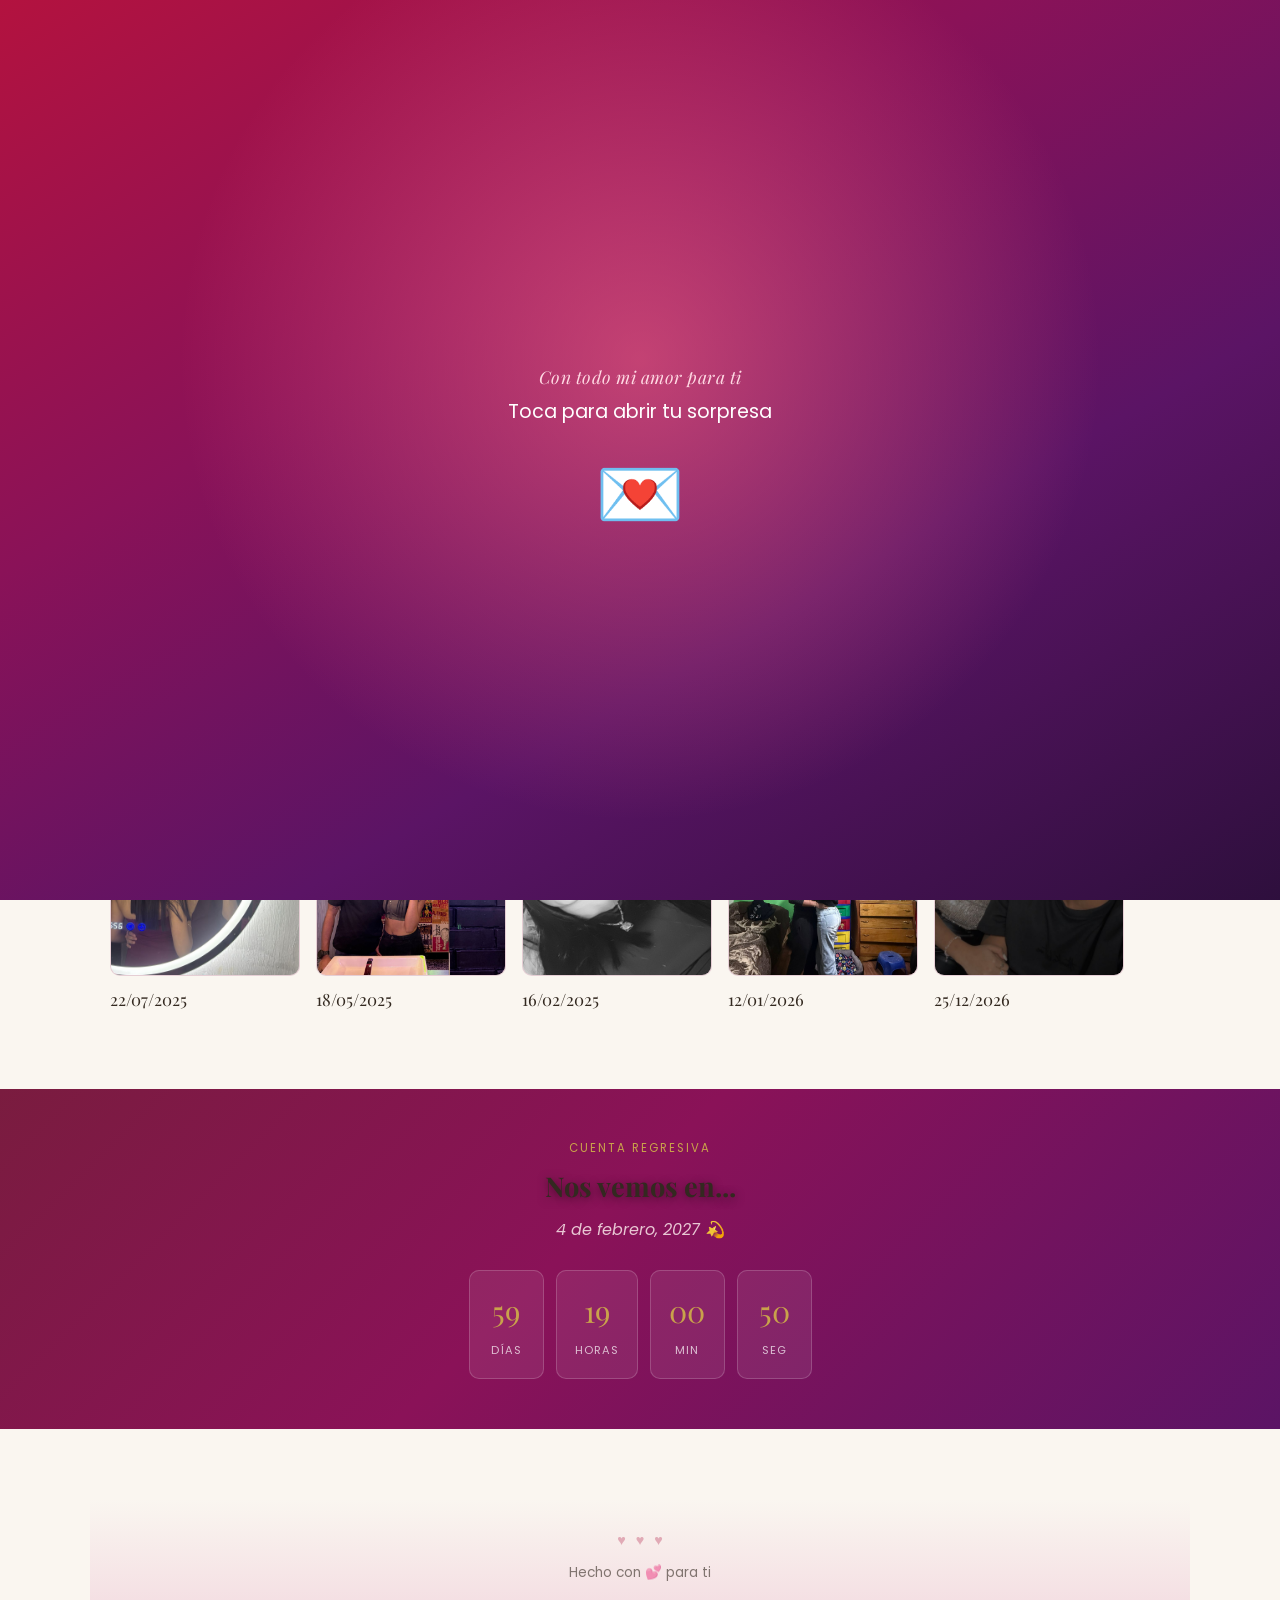
==== commit e5a90b41: "Correcion nombres" ====
--- a/index.html
+++ b/index.html
@@ -82,7 +82,7 @@
           <div class="categoria-imagen">
             <span class="efecto-vidrio" aria-hidden="true"></span>
             <span class="categoria-badge">Favorita</span>
-            <img src="src/fotos/destacada1.jpg" alt="Descripción" class="categoria-foto" />
+            <img src="src/fotos/Destacada1.jpg" alt="Descripción" class="categoria-foto" />
           </div>
           <p class="categoria-label">22/07/2025</p>
         </div>
@@ -90,7 +90,7 @@
           <div class="categoria-imagen">
             <span class="efecto-vidrio" aria-hidden="true"></span>
             <span class="categoria-badge">Recuerdo</span>
-            <img src="src/fotos/destacada2.jpg" alt="Descripción" class="categoria-foto" />
+            <img src="src/fotos/Destacada2.jpg" alt="Descripción" class="categoria-foto" />
           </div>
           <p class="categoria-label">18/05/2025</p>
         </div>
@@ -98,7 +98,7 @@
           <div class="categoria-imagen">
             <span class="efecto-vidrio" aria-hidden="true"></span>
             <span class="categoria-badge">Especial</span>
-            <img src="src/fotos/destacada3.jpg" alt="Descripción" class="categoria-foto" />
+            <img src="src/fotos/Destacada3.jpg" alt="Descripción" class="categoria-foto" />
           </div>
           <p class="categoria-label">16/02/2025</p>
         </div>
@@ -106,7 +106,7 @@
           <div class="categoria-imagen">
             <span class="efecto-vidrio" aria-hidden="true"></span>
             <span class="categoria-badge">Favorita</span>
-            <img src="src/fotos/destacada4.jpg" alt="Descripción" class="categoria-foto" />
+            <img src="src/fotos/Destacada4.jpg" alt="Descripción" class="categoria-foto" />
           </div>
           <p class="categoria-label">12/01/2026</p>
         </div>
@@ -114,7 +114,7 @@
           <div class="categoria-imagen">
             <span class="efecto-vidrio" aria-hidden="true"></span>
             <span class="categoria-badge">Recuerdo</span>
-            <img src="src/fotos/destacada5.jpg" alt="Descripción" class="categoria-foto" />
+            <img src="src/fotos/Destacada5.jpg" alt="Descripción" class="categoria-foto" />
           </div>
           <p class="categoria-label">25/12/2026</p>
         </div>
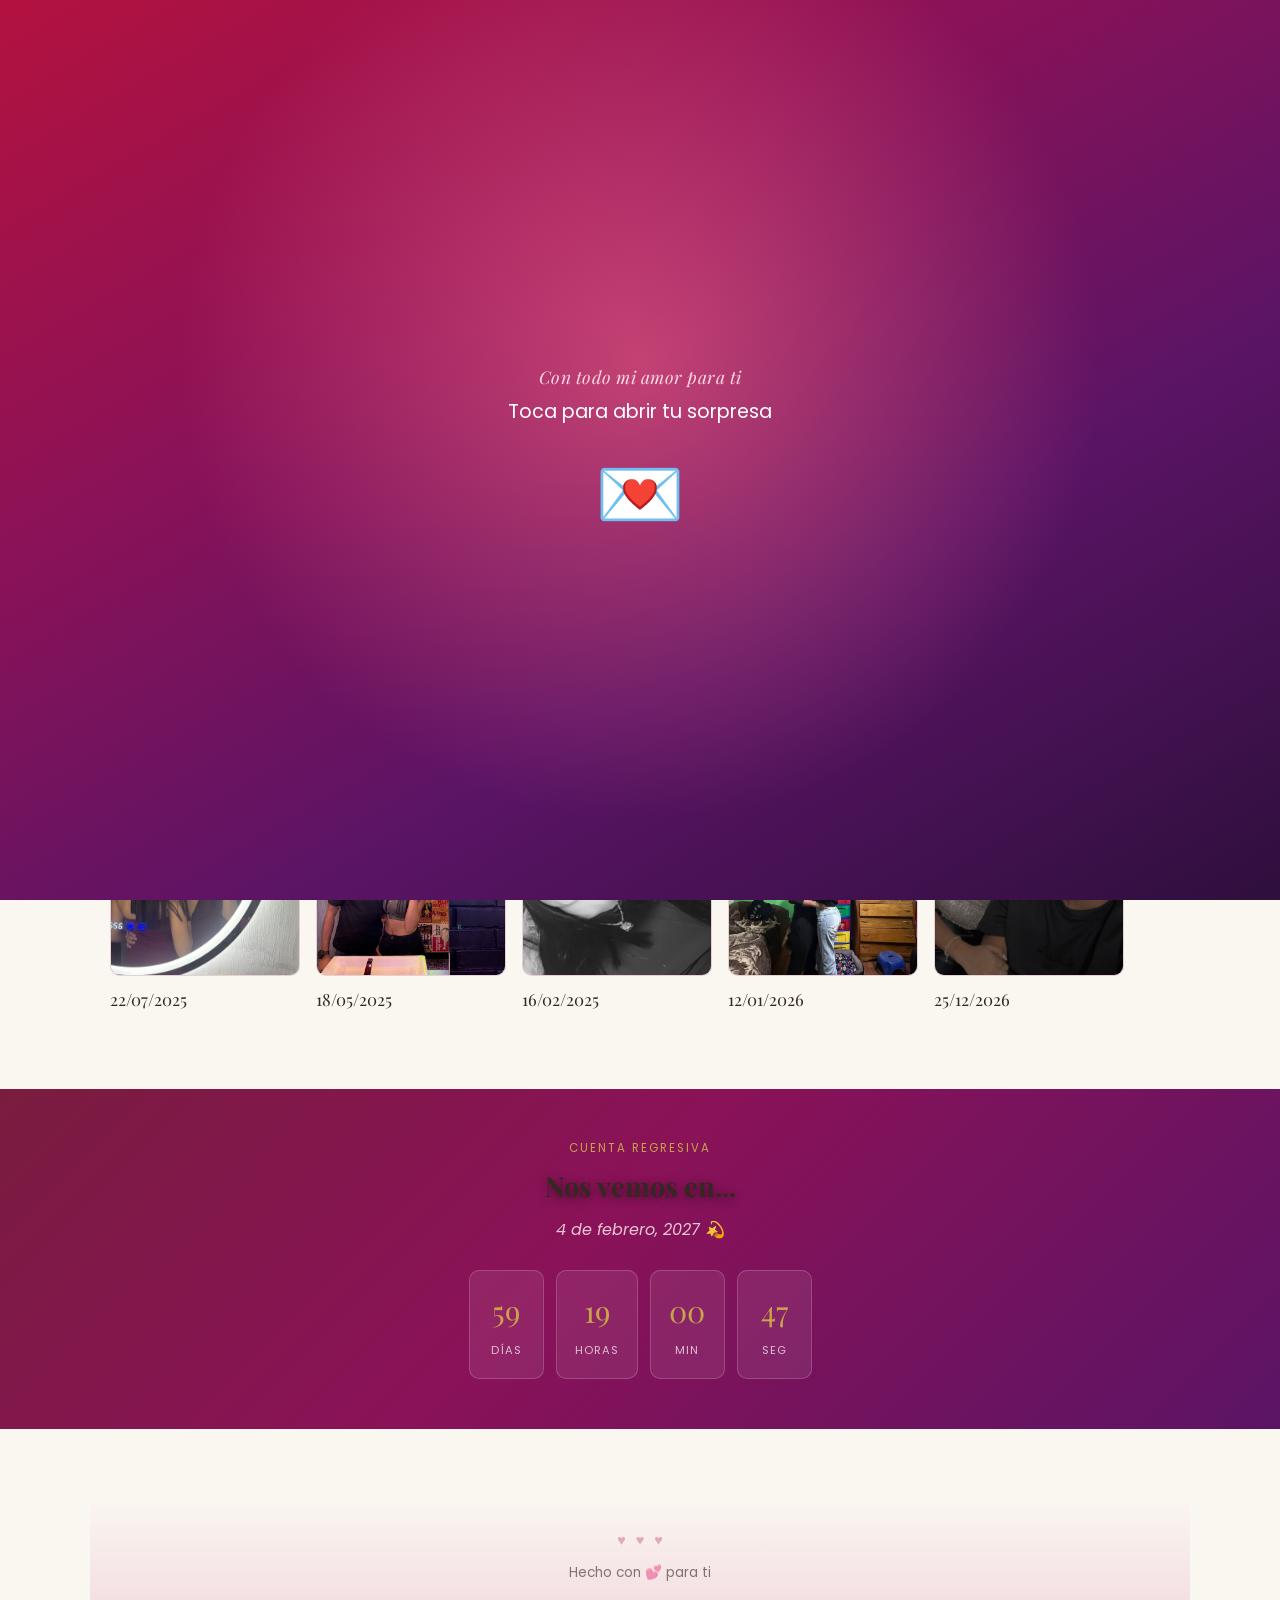
==== commit 6df4d26a: "Pestaña de Historia" ====
--- a/index.html
+++ b/index.html
@@ -36,7 +36,7 @@
       <nav class="navbar-tabs" id="navbar-tabs">
         <span class="tab-glass-indicador" id="tab-glass-indicador"></span>
         <a href="index.html" class="tab-btn activo"><span>Inicio</span></a>
-        <a href="recuerdos.html" class="tab-btn"><span>Recuerdos</span></a>
+        <a href="recuerdos.html" class="tab-btn"><span>Nuestra Historia</span></a>
         <a href="fotos.html" class="tab-btn"><span>Fotos</span></a>
         <a href="videos.html" class="tab-btn"><span>Videos</span></a>
         <a href="cartas.html" class="tab-btn"><span>Cartas</span></a>
--- a/src/style.css
+++ b/src/style.css
@@ -1859,3 +1859,246 @@
     bottom: 16px;
   }
 }
+
+/* Estilo del menú desplegable cuando se abre en el celular */
+@media (max-width: 700px) {
+  .navbar-inner {
+    position: relative;
+  }
+
+  .navbar-tabs.abierto {
+    display: flex;
+    position: absolute;
+    top: 100%;
+    left: 0;
+    width: 100%;
+    background: rgba(20, 8, 22, 0.92);
+    backdrop-filter: blur(12px) saturate(150%);
+    -webkit-backdrop-filter: blur(12px) saturate(150%);
+    padding: 16px 20px 20px;
+    border-bottom: 1px solid rgba(255, 255, 255, 0.1);
+    box-shadow: 0 10px 25px rgba(0, 0, 0, 0.4);
+    z-index: 50;
+  }
+
+  .navbar-tabs.abierto .tab-btn {
+    width: 100%;
+    text-align: left;
+    padding: 10px 14px;
+    border-radius: 8px;
+  }
+
+  .navbar-tabs.abierto .tab-btn:hover,
+  .navbar-tabs.abierto .tab-btn.activo {
+    background: rgba(201, 162, 75, 0.2);
+  }
+}
+
+/* Estilo para las tarjetas de años en Recuerdos */
+/* Por defecto en celulares: los años van en columna (lista vertical) */
+.anos-grid {
+  display: flex;
+  flex-direction: column;
+  gap: 16px;
+  max-width: 520px;
+  margin: 0 auto;
+  padding: 0 20px;
+}
+
+.ano-card {
+  background: white;
+  border-left: 4px solid var(--dorado);
+  border-radius: 6px;
+  padding: 20px;
+  box-shadow: 0 4px 16px rgba(0, 0, 0, 0.05);
+  cursor: pointer;
+  transition: transform 0.2s ease, box-shadow 0.2s ease;
+}
+
+.ano-card:hover {
+  transform: translateY(-3px);
+  box-shadow: 0 6px 20px rgba(0, 0, 0, 0.08);
+}
+
+.ano-header h3 {
+  font-family: 'Playfair Display', Georgia, serif;
+  font-size: 1.4rem;
+  color: var(--vino);
+  margin-bottom: 4px;
+}
+
+.ano-header p {
+  font-size: 0.9rem;
+  opacity: 0.7;
+}
+
+.ano-card .timeline {
+  margin-top: 16px;
+  padding-top: 16px;
+  border-top: 1px solid var(--rosa-claro);
+}
+
+/* Arreglar las fotos para que se vean COMPLETAS sin zoom ni recortes */
+.ano-card .foto-real {
+  width: 100%;
+  height: auto;
+  border-radius: 6px;
+  box-shadow: 0 4px 12px rgba(0, 0, 0, 0.1);
+}
+
+/* En COMPUTADORA (pantallas mayores a 768px): los años se ponen horizontales */
+@media (min-width: 769px) {
+  .anos-grid {
+    flex-direction: row;
+    justify-content: center;
+    max-width: 1000px;
+    align-items: flex-start;
+  }
+
+  .ano-card {
+    flex: 1;
+    border-left: none;
+    border-top: 4px solid var(--dorado); /* La línea dorada pasa arriba en horizontal */
+  }
+}
+
+/* Contenedor de la foto en recuerdos, estilo tarjeta limpia tipo index */
+.recuerdo-foto-contenedor {
+  position: relative;
+  width: 100%;
+  max-width: 380px;
+  margin: 14px auto 0 auto;
+  border-radius: 10px;
+  overflow: hidden;
+  background: var(--rosa-claro);
+  border: 1px solid rgba(0,0,0,0.06);
+  display: flex;
+  align-items: center;
+  justify-content: center;
+}
+
+/* La foto se muestra completa en su proporción real sin zoom ni recortes */
+.recuerdo-foto-real {
+  width: 100%;
+  height: auto;
+  max-height: 450px;
+  object-fit: contain;
+  display: block;
+  border-radius: 8px;
+}
+
+/* Ajuste general para la sección de años en Recuerdos */
+.anos-grid {
+  display: flex;
+  flex-direction: column; /* En celular se ven en lista vertical */
+  gap: 16px;
+  max-width: 520px;
+  margin: 0 auto;
+  padding: 0 20px;
+}
+
+.ano-card {
+  background: white;
+  border-left: 4px solid var(--dorado);
+  border-radius: 6px;
+  padding: 20px;
+  box-shadow: 0 4px 16px rgba(0, 0, 0, 0.05);
+  cursor: pointer;
+  transition: transform 0.2s ease, box-shadow 0.2s ease;
+}
+
+.ano-card:hover {
+  transform: translateY(-3px);
+  box-shadow: 0 6px 20px rgba(0, 0, 0, 0.08);
+}
+
+.ano-header h3 {
+  font-family: 'Playfair Display', Georgia, serif;
+  font-size: 1.4rem;
+  color: var(--vino);
+  margin-bottom: 4px;
+}
+
+.ano-header p {
+  font-size: 0.9rem;
+  opacity: 0.7;
+}
+
+.ano-card .timeline {
+  margin-top: 16px;
+  padding-top: 16px;
+  border-top: 1px solid var(--rosa-claro);
+}
+
+/* En COMPUTADORA (pantallas mayores a 768px): los años se ponen horizontales */
+@media (min-width: 769px) {
+  .anos-grid {
+    flex-direction: row;
+    justify-content: center;
+    max-width: 1000px;
+    align-items: flex-start;
+  }
+
+  .ano-card {
+    flex: 1;
+    border-left: none;
+    border-top: 4px solid var(--dorado); /* La línea dorada pasa arriba en horizontal */
+  }
+}
+
+/* Contenedor con aspecto controlado (proporción vertical u horizontal elegante) */
+.recuerdo-foto-box {
+  position: relative;
+  width: 100%;
+  max-width: 320px; /* Tamaño máximo controlado para que no crezca de más */
+  height: 240px;     /* Altura fija para que todas las fotos guarden uniformidad */
+  margin: 14px auto 0 auto;
+  border-radius: 10px;
+  overflow: hidden;
+  background: var(--rosa-claro);
+  border: 1px solid rgba(0, 0, 0, 0.06);
+  display: flex;
+  align-items: center;
+  justify-content: center;
+}
+
+/* La foto encaja perfecto sin deformarse ni verse gigante */
+.recuerdo-foto-completa {
+  width: 100%;
+  height: 100%;
+  object-fit: cover; /* Mantiene la proporción y llena el cuadro limpio sin recortes extremos */
+  display: block;
+  border-radius: 8px;
+}
+
+/* =================================================================
+   ANIMACIÓN 3D Y EFECTO ZOOM PARA LOS AÑOS EN RECUERDOS
+   ================================================================= */
+
+/* Perspectiva para activar el entorno 3D en el contenedor de los años */
+.anos-grid {
+  perspective: 1200px;
+}
+
+/* Transición suave y base para el efecto 3D en cada tarjeta de año */
+.ano-card {
+  transition: transform 0.45s cubic-bezier(0.34, 1.56, 0.64, 1),
+              box-shadow 0.45s ease,
+              opacity 0.45s ease;
+  transform-style: preserve-3d;
+}
+
+/* Cuando una tarjeta de año ESTÁ ABIERTA (seleccionada) */
+.ano-card.abierto {
+  transform: translateY(-12px) scale(1.12) translateZ(40px); /* Aumentamos el scale y el desplazamiento para que crezca más */
+  box-shadow: 0 25px 50px rgba(43, 31, 51, 0.22);
+  z-index: 10;
+  border-top-color: var(--vino);
+}
+
+/* Cuando hay una tarjeta abierta, las DEMÁS tarjetas se hacen un poco más chicas y se desvanecen sutilmente */
+.anos-grid:has(.ano-card.abierto) .ano-card:not(.abierto) {
+  transform: scale(0.92); /* Las vecinas se reducen un poquito más para contrastar */
+  opacity: 0.55;          /* Se difuminan más para que el año abierto destaque por completo */
+  filter: blur(0.5px);
+}
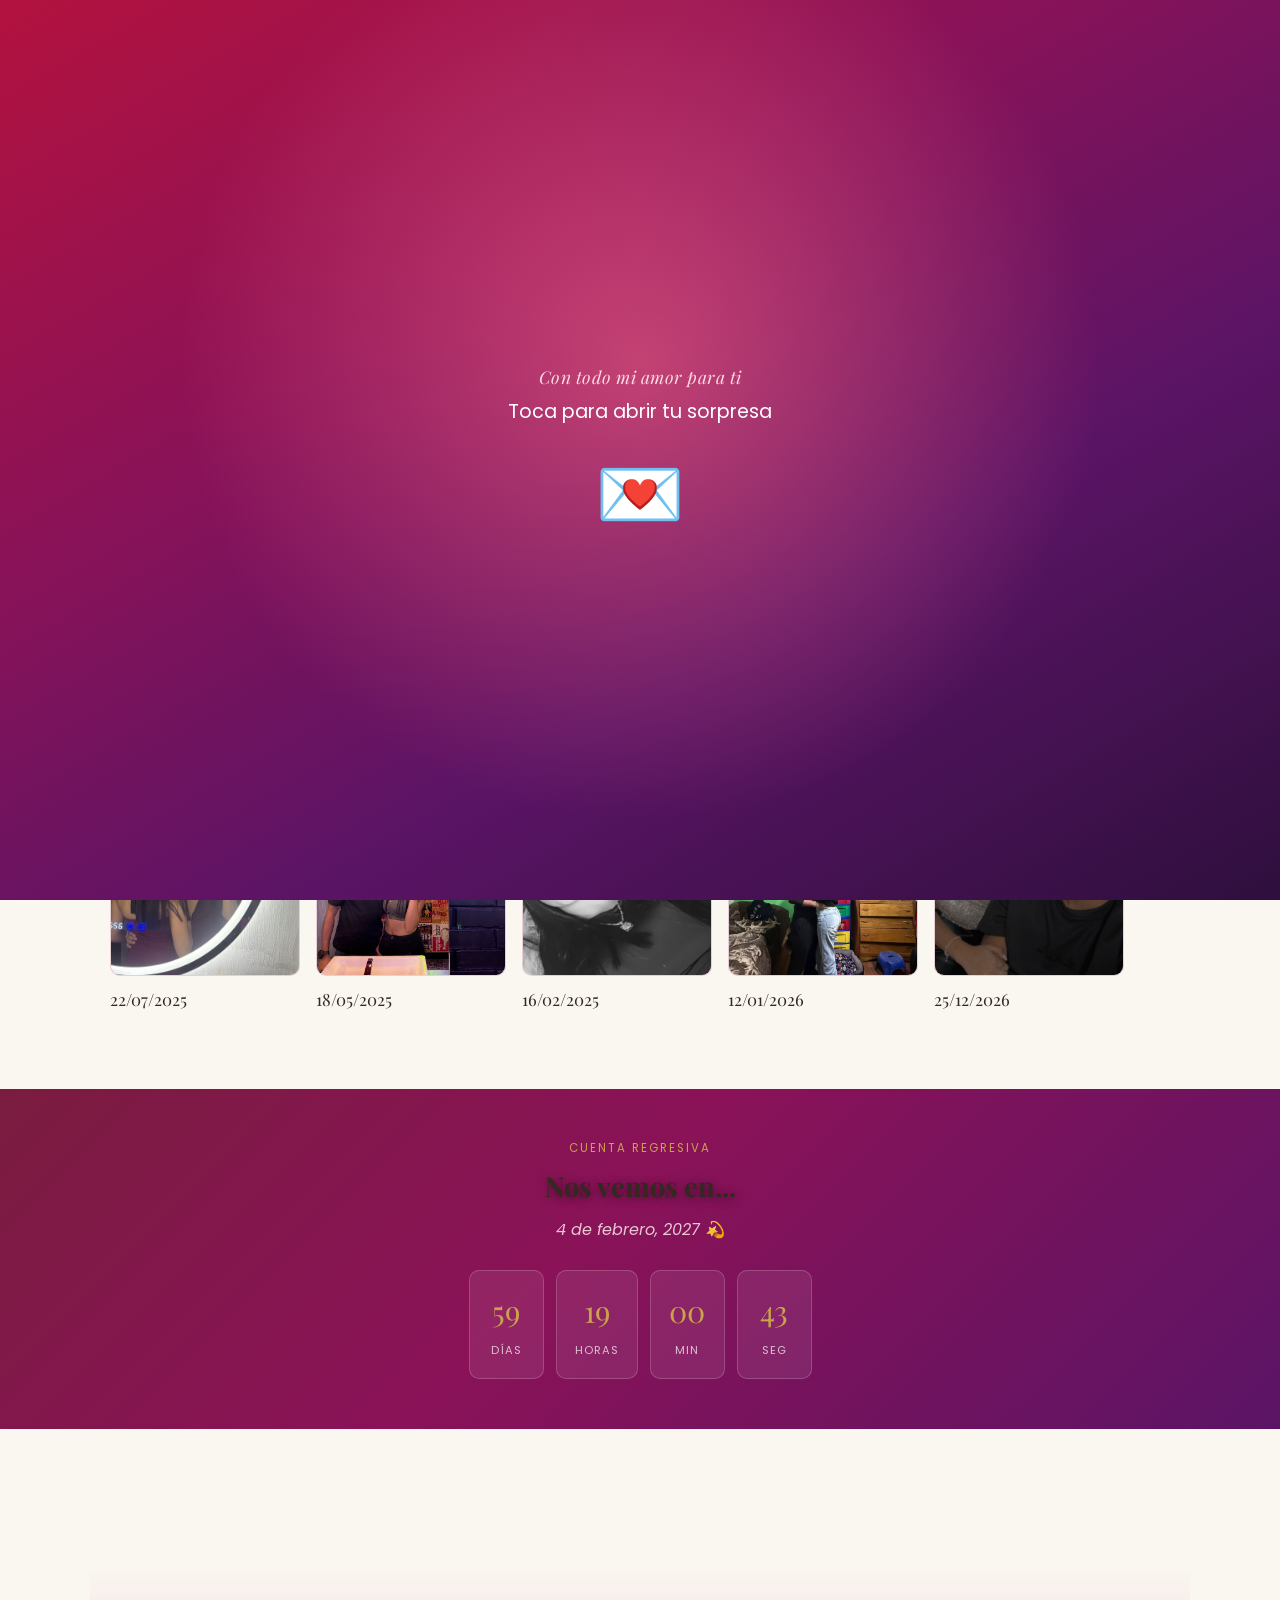
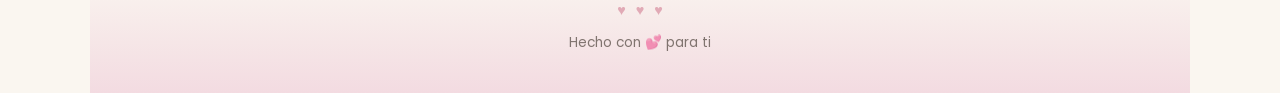
==== commit 92117f1f: "Musica de fondo" ====
--- a/index.html
+++ b/index.html
@@ -67,7 +67,7 @@
           <h1 class="hero-titulo">Dos años<br />juntos amor</h1>
           <p class="hero-fecha-italic">6 de diciembre</p>
           <p class="hero-subtitulo">Un vistazo a todo lo que hemos vivido y todo lo que somos.</p>
-          <button class="hero-boton" id="btn-hero-explorar">Explorar sorpresas</button>
+          <button class="hero-boton" id="btn-hero-explorar">Explorar Recuerdos</button>
         </div>
         <div class="hero-dots" id="hero-dots">
           <button class="hero-dot activo" aria-label="Foto 1"></button>
@@ -145,6 +145,8 @@
     </footer>
   </main>
 
+  <audio id="musica-romantica" src="src/Romantic_Flight.mp3" preload="auto"> 
   <script src="src/JavaScript/inicio.js"></script>
+  
 </body>
 </html>
--- a/src/style.css
+++ b/src/style.css
@@ -1507,57 +1507,153 @@
 }
 
 /* =================================================================
-   CARTAS MISTERIOSAS
+   CARTAS MISTERIOSAS - DISEÑO MÁGICO Y ROMÁNTICO PROFUNDO
    ================================================================= */
+
+/* Fondo general de la sección con un degradado íntimo y siluetas de corazones tenues */
+.tab-panel[data-tab="cartas"] {
+  position: relative;
+  min-height: 85vh;
+  padding-bottom: 100px;
+  background: 
+    radial-gradient(circle at 50% 30%, rgba(179, 18, 63, 0.12) 0%, rgba(91, 20, 101, 0.08) 65%, transparent 100%),
+    /* Siluetas de corazones repetidas suavemente en el fondo con SVG puro en CSS */
+    url("data:image/svg+xml,%3Csvg xmlns='http://www.w3.org/2000/svg' viewBox='0 0 24 24' width='36' height='36' fill='rgba(216, 143, 160, 0.15)'%3E%3Cpath d='M12 21.35l-1.45-1.32C5.4 15.36 2 12.28 2 8.5 2 5.42 4.42 3 7.5 3c1.74 0 3.41.81 4.5 2.09C13.09 3.81 14.76 3 16.5 3 19.58 3 22 5.42 22 8.5c0 3.78-3.4 6.86-8.55 11.54L12 21.35z'/%3E%3C/svg%3E");
+  background-repeat: repeat;
+  background-size: 120px 120px; /* Distancia entre las siluetas de corazones */
+}
+
+.tab-panel[data-tab="cartas"] h2 {
+  color: var(--vino);
+  text-shadow: 0 2px 4px rgba(43, 31, 51, 0.05);
+}
+
 .cartas-grid {
   display: flex;
   justify-content: center;
-  gap: 16px;
+  gap: 20px;
   flex-wrap: wrap;
-  padding: 0 20px;
-}
-
+  padding: 25px 20px;
+  max-width: 700px;
+  margin: 0 auto;
+}
+
+/* Sobre con estilo de carta de amor clásica y elegante */
 .sobre {
-  font-size: 2.5rem;
-  background: white;
-  border: 1px solid rgba(0,0,0,0.06);
-  border-radius: 6px;
-  width: 80px;
-  height: 70px;
+  position: relative;
+  font-size: 2.3rem;
+  background: linear-gradient(145deg, #ffffff 0%, #f9ecef 100%);
+  border: 2px solid rgba(216, 143, 160, 0.5);
+  border-radius: 14px;
+  width: 90px;
+  height: 80px;
   cursor: pointer;
-  box-shadow: 0 4px 14px rgba(0,0,0,0.08);
-  transition: transform 0.2s ease;
+  box-shadow: 0 10px 25px rgba(43, 31, 51, 0.1);
+  transition: all 0.35s cubic-bezier(0.34, 1.56, 0.64, 1);
+  display: flex;
+  align-items: center;
+  justify-content: center;
 }
 
 .sobre:hover {
-  transform: scale(1.08) rotate(-3deg);
+  transform: translateY(-6px) scale(1.1);
+  border-color: var(--dorado);
+  box-shadow: 0 15px 30px rgba(201, 162, 75, 0.25);
+  background: linear-gradient(145deg, #ffffff 0%, #f3dbe1 100%);
 }
 
 .sobre.abierto {
-  opacity: 0.4;
-  cursor: default;
-}
-
-.sobre.abierto:hover {
-  transform: none;
-}
-
+  background: linear-gradient(145deg, #f3dbe1 0%, #e8c5ce 100%);
+  border-color: var(--dorado);
+  opacity: 0.9;
+  transform: scale(0.96);
+  box-shadow: 0 4px 12px rgba(43, 31, 51, 0.08);
+}
+
+/* Efecto de brillos mágicos flotantes al abrir un sobre */
+@keyframes brilloMagico {
+  0% {
+    transform: scale(0.3) translateY(0) rotate(0deg);
+    opacity: 1;
+  }
+  100% {
+    transform: scale(1.4) translateY(-60px) rotate(15deg);
+    opacity: 0;
+  }
+}
+
+.particula-brillo {
+  position: absolute;
+  pointer-events: none;
+  font-size: 1.1rem;
+  animation: brilloMagico 0.85s ease-out forwards;
+  z-index: 20;
+}
+
+/* =================================================================
+   CARTA REVELADA: Fondo entre rojo, morado, rosa y corazones
+   ================================================================= */
 .carta-revelada {
-  margin: 25px 20px 0;
-  background: white;
-  border-radius: 6px;
-  padding: 26px;
-  max-width: 420px;
-  margin-left: auto;
-  margin-right: auto;
-  box-shadow: 0 6px 24px rgba(0,0,0,0.1);
+  position: relative;
+  margin: 40px auto 0;
+  /* Degradado romántico profundo entre rojo vino, rosa y un toque morado suave */
+  background: linear-gradient(135deg, #7a1c3f 0%, #b3123f 45%, #6a1b5c 100%),
+              url("data:image/svg+xml,%3Csvg xmlns='http://www.w3.org/2000/svg' viewBox='0 0 24 24' width='28' height='28' fill='rgba(255, 255, 255, 0.08)'%3E%3Cpath d='M12 21.35l-1.45-1.32C5.4 15.36 2 12.28 2 8.5 2 5.42 4.42 3 7.5 3c1.74 0 3.41.81 4.5 2.09C13.09 3.81 14.76 3 16.5 3 19.58 3 22 5.42 22 8.5c0 3.78-3.4 6.86-8.55 11.54L12 21.35z'/%3E%3C/svg%3E");
+  background-blend-mode: overlay;
+  background-size: auto, 80px 80px;
+  border: 2px solid var(--dorado); /* Marco dorado elegante que resalta muchísimo */
+  border-radius: 18px;
+  padding: 40px 32px;
+  max-width: 480px;
+  width: 90%;
+  box-shadow: 0 20px 50px rgba(43, 31, 51, 0.35), 0 0 25px rgba(201, 162, 75, 0.3);
+  animation: aparecerCarta 0.4s cubic-bezier(0.34, 1.56, 0.64, 1);
+  color: white;
+  text-align: center;
+}
+
+@keyframes aparecerCarta {
+  from {
+    opacity: 0;
+    transform: translateY(20px) scale(0.95);
+  }
+  to {
+    opacity: 1;
+    transform: translateY(0) scale(1);
+  }
 }
 
 .carta-revelada p {
-  font-size: 1.1rem;
-  margin-bottom: 15px;
+  font-size: 1.3rem;
+  margin-bottom: 28px;
   font-family: 'Playfair Display', Georgia, serif;
   font-style: italic;
+  color: #fffafc;
+  line-height: 1.6;
+  text-shadow: 0 2px 6px rgba(0, 0, 0, 0.3);
+}
+
+/* Botón de cerrar dentro de la carta */
+#cerrar-carta {
+  background: white;
+  color: var(--vino);
+  border: none;
+  padding: 11px 28px;
+  font-size: 0.8rem;
+  letter-spacing: 1.5px;
+  text-transform: uppercase;
+  border-radius: 20px;
+  cursor: pointer;
+  font-weight: 600;
+  transition: all 0.25s ease;
+  box-shadow: 0 4px 15px rgba(0, 0, 0, 0.2);
+}
+
+#cerrar-carta:hover {
+  background: var(--dorado);
+  color: white;
+  transform: scale(1.06);
+  box-shadow: 0 6px 20px rgba(201, 162, 75, 0.4);
 }
 
 .oculto {
@@ -2101,4 +2197,148 @@
   transform: scale(0.92); /* Las vecinas se reducen un poquito más para contrastar */
   opacity: 0.55;          /* Se difuminan más para que el año abierto destaque por completo */
   filter: blur(0.5px);
+}
+
+
+/* Bloqueo de tarjetas en celular cuando una ya está abierta */
+@media (max-width: 768px) {
+  #anos-contenedor.bloquear-fondo .ano-card:not(.abierto) {
+    pointer-events: none; /* Desactiva cualquier clic en las tarjetas cerradas */
+    opacity: 0.4;         /* Las desvanece fuertemente para indicar que están bloqueadas */
+    filter: blur(1px);
+    transition: opacity 0.3s ease, filter 0.3s ease;
+  }
+}
+
+/* =================================================================
+   ANIMACIÓN 3D ANCLADA DESDE ARRIBA (Sin expandirse hacia el título)
+   ================================================================= */
+
+/* 1. Indicamos que el punto de apoyo/origen de la tarjeta sea su borde superior (top-center).
+      Así, cuando crezca con el zoom, TODO su crecimiento se proyecte hacia abajo y al frente, 
+      jamás hacia arriba. */
+.ano-card {
+  transform-origin: top center;
+  transition: transform 0.45s cubic-bezier(0.34, 1.56, 0.64, 1),
+              box-shadow 0.45s ease,
+              opacity 0.45s ease;
+  transform-style: preserve-3d;
+}
+
+/* 2. Cuando la tarjeta ESTÁ ABIERTA:
+   - Se queda anclada exactamente en la línea del botón del año (translateY(0)).
+   - Hace su efecto 3D llamativo pero respetando completamente el espacio superior. */
+.ano-card.abierto {
+  transform: translateY(0) scale(1.08) translateZ(30px);
+  box-shadow: 0 30px 60px rgba(43, 31, 51, 0.25);
+  z-index: 100;
+  position: relative;
+  border-top-color: var(--vino);
+}
+
+/* Las tarjetas vecinas se hacen un poco más chicas y se desvanecen */
+.anos-grid:has(.ano-card.abierto) .ano-card:not(.abierto) {
+  transform: scale(0.92);
+  opacity: 0.5;
+  filter: blur(0.5px);
+}
+
+/* =================================================================
+   SEPARACIÓN DEL FOOTER PARA EVITAR QUE SE ENCIEME EN RECUERDOS
+   ================================================================= */
+
+.tab-panel[data-tab="recuerdos"] {
+  overflow: visible !important;
+  padding-bottom: 330px !important;
+}
+
+.footer {
+  position: relative !important;
+  z-index: 1 !important;
+  margin-top: 140px !important;
+  clear: both !important;
+}
+
+
+.frase-fondo-centro p {
+  font-family: 'Great Vibes', 'Parisienne', 'Georgia', serif; /* Tipografía cursiva romántica */
+  font-size: 1.5rem;
+  font-style: italic;
+  line-height: 1.6;
+  color: var(--texto-oscuro, #4a3b4c);
+  margin: 6px 0;
+  text-shadow: 0 2px 4px rgba(0, 0, 0, 0.03);
+}
+
+.corazones-frase {
+  color: var(--vino, #b0657b);
+  font-size: 1.1rem;
+  letter-spacing: 6px;
+  margin-bottom: 8px;
+}
+
+/* =================================================================
+   CORRECCIÓN DEFINITIVA DE CAPAS (Z-INDEX)
+   ================================================================= */
+
+/* 1. Aseguramos que la sección de recuerdos sea el contenedor general */
+.tab-panel[data-tab="recuerdos"] {
+  position: relative;
+  min-height: 85vh;
+  padding-bottom: 150px;
+  isolation: isolate; /* Crea un nuevo mundo de capas para que no se peleen con el resto */
+}
+
+/* 2. La frase se queda firmemente en la capa 1 (atrás) */
+.frase-fondo-centro {
+  position: absolute;
+  top: 58%;
+  left: 50%;
+  transform: translate(-50%, -50%);
+  width: 90%;
+  max-width: 600px;
+  text-align: center;
+  z-index: 1 !important;
+  pointer-events: none;
+  opacity: 0.75;
+}
+
+/* 3. El contenedor de los años y sus tarjetas abiertas suben a la capa 50 (adelante) */
+.anos-grid {
+  position: relative;
+  z-index: 50 !important;
+}
+
+.ano-card.abierto {
+  background: #ffffff !important;
+  background-color: #ffffff !important;
+  transform: translateY(0) scale(1.08) translateZ(30px);
+  box-shadow: 0 30px 60px rgba(43, 31, 51, 0.3);
+  z-index: 100 !important; /* Pasa por encima de la frase por completo */
+  position: relative;
+  border-top-color: var(--vino);
+}
+
+/* =================================================================
+   ADAPTACIÓN RESPONSIVE DE LA FRASE PARA CELULARES
+   ================================================================= */
+
+@media (max-width: 768px) {
+  /* En celulares quitamos la posición absoluta para que fluya de manera normal abajo de las tarjetas */
+  .frase-fondo-centro {
+    position: relative !important;
+    top: auto !important;
+    left: auto !important;
+    transform: none !important;
+    margin: 60px auto 40px auto !important; /* Espacio limpio debajo de la última tarjeta */
+    width: 100% !important;
+    max-width: 100% !important;
+    padding: 0 20px;
+    opacity: 0.9;
+  }
+
+  /* Ajustamos un poquito el tamaño de letra para que luzca bien en pantallas pequeñas */
+  .frase-fondo-centro p {
+    font-size: 1.25rem !important;
+  }
 }
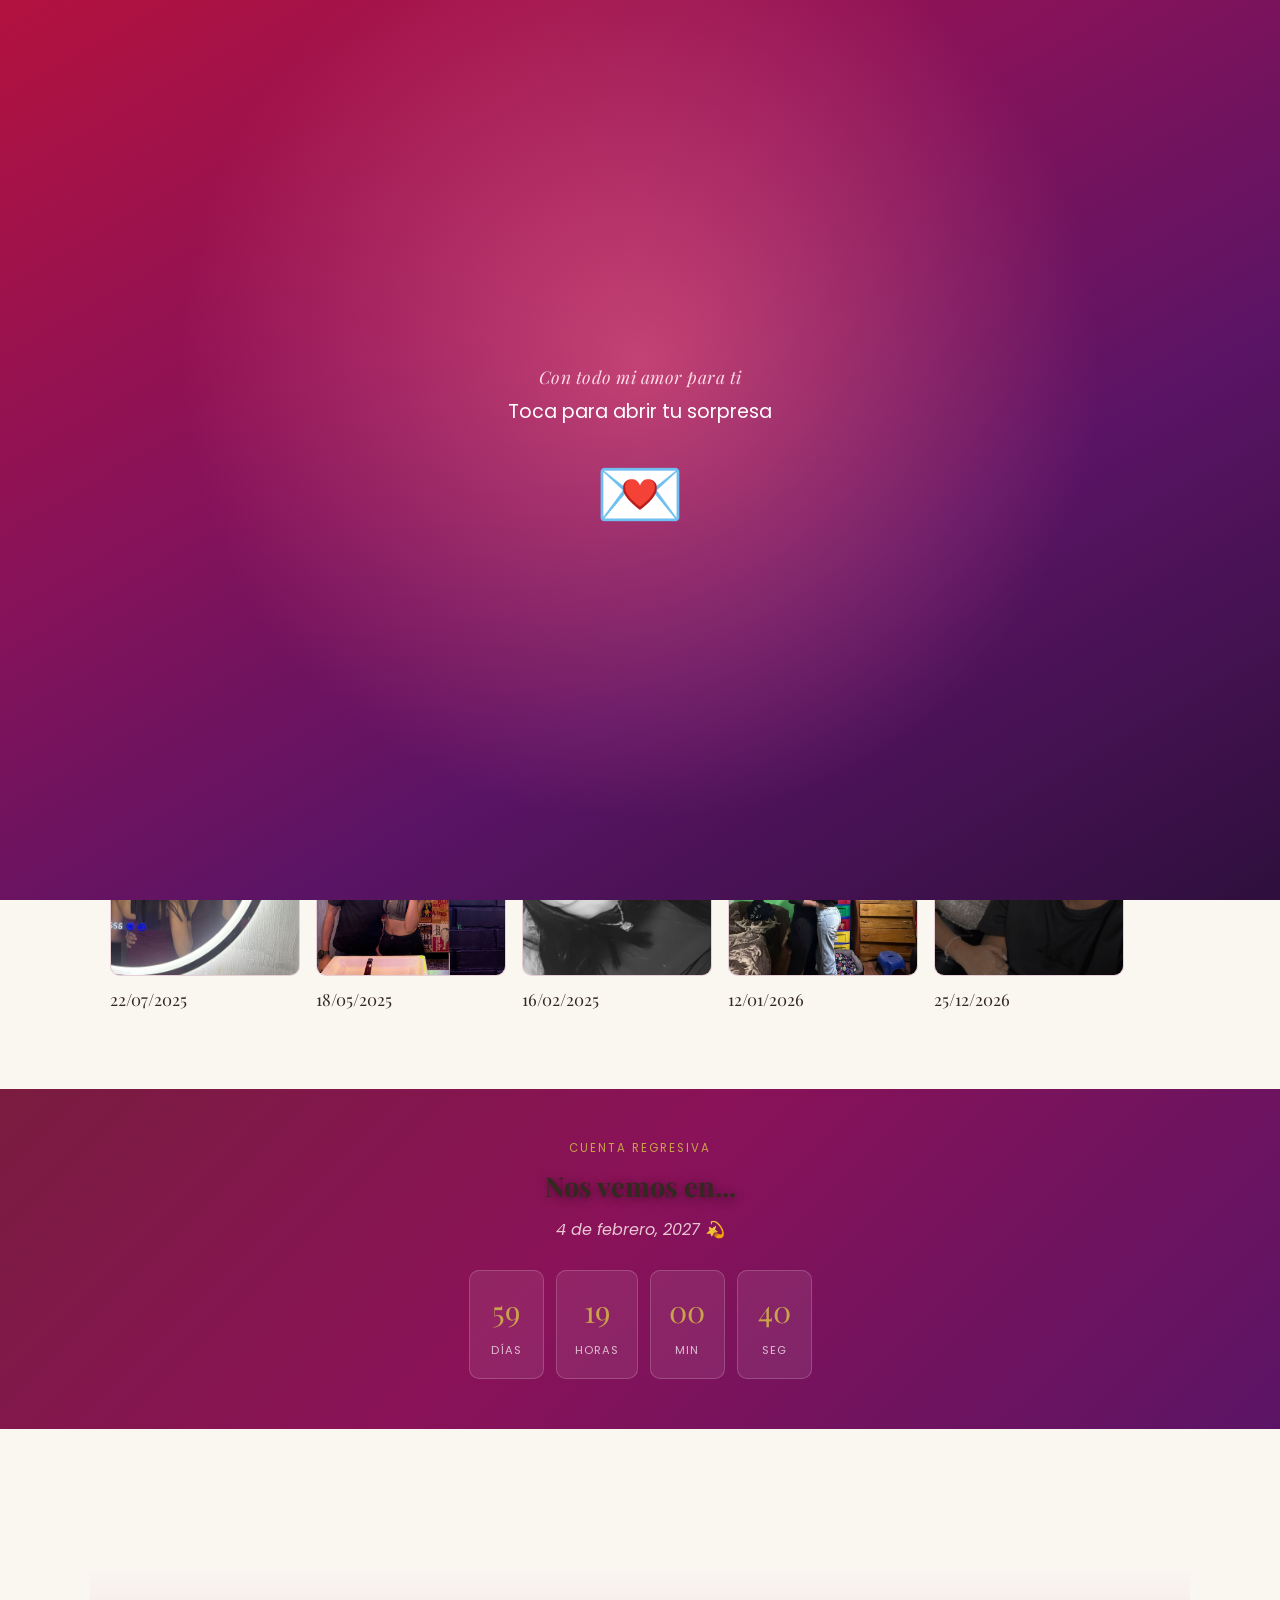
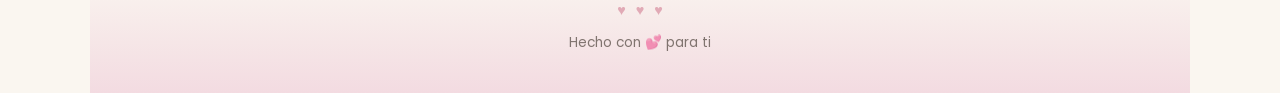
==== commit cfdb19b5: "Reintentar despliegue" ====
--- a/index.html
+++ b/index.html
@@ -67,7 +67,7 @@
           <h1 class="hero-titulo">Dos años<br />juntos amor</h1>
           <p class="hero-fecha-italic">6 de diciembre</p>
           <p class="hero-subtitulo">Un vistazo a todo lo que hemos vivido y todo lo que somos.</p>
-          <button class="hero-boton" id="btn-hero-explorar">Explorar Recuerdos</button>
+          <button class="hero-boton" id="btn-hero-explorar">Explorar Recuerdos 💗</button>
         </div>
         <div class="hero-dots" id="hero-dots">
           <button class="hero-dot activo" aria-label="Foto 1"></button>
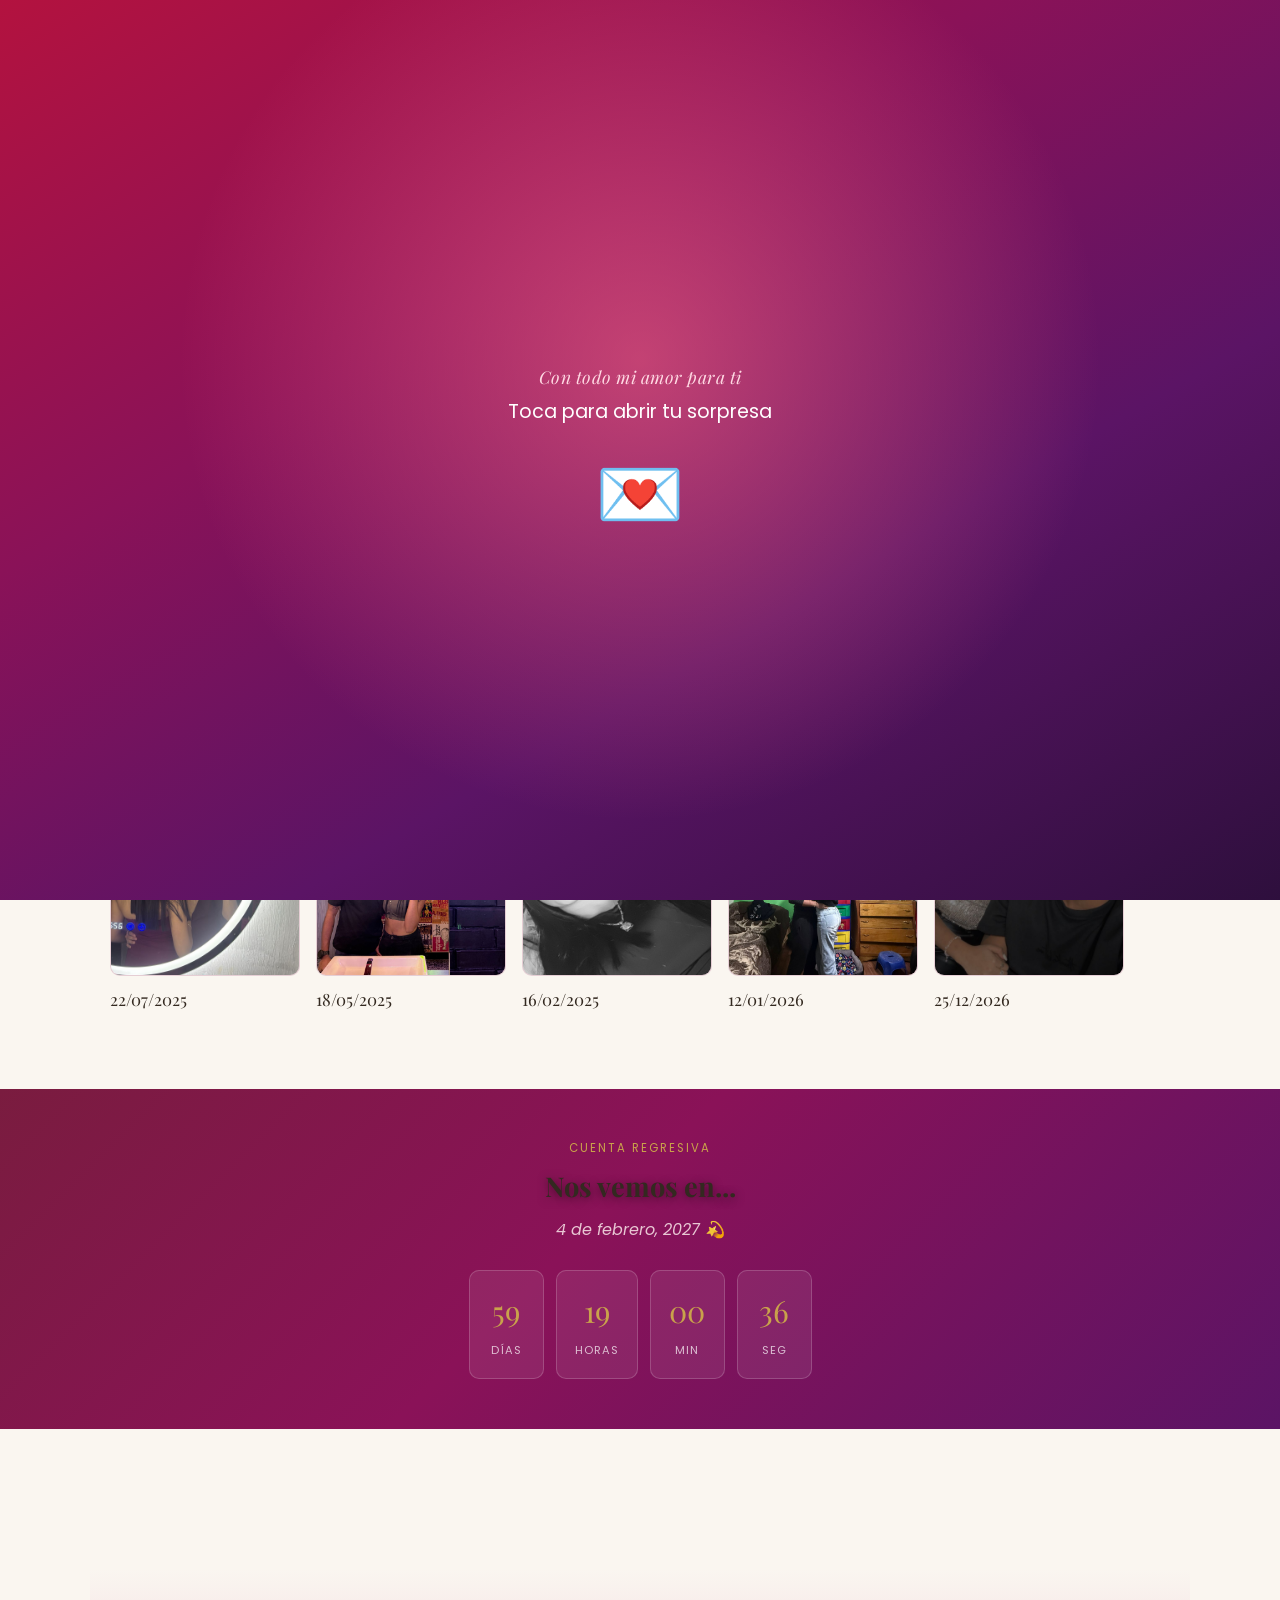
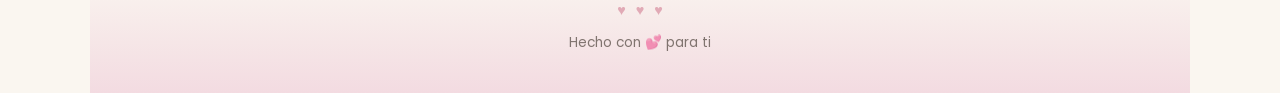
==== commit 506372ea: "Pestaña de premios" ====
--- a/index.html
+++ b/index.html
@@ -145,7 +145,7 @@
     </footer>
   </main>
 
-  <audio id="musica-romantica" src="src/Romantic_Flight.mp3" preload="auto"> 
+  <audio id="musica-romantica" src="src/Romantic_Flight.mp3" preload="auto"></audio> 
   <script src="src/JavaScript/inicio.js"></script>
   
 </body>
--- a/src/style.css
+++ b/src/style.css
@@ -1719,45 +1719,211 @@
 /* =================================================================
    PREMIOS
    ================================================================= */
-.boton-principal {
-  background: var(--vino);
+/* =================================================================
+   ESTILOS OPTIMIZADOS PARA PREMIOS Y MODAL FLOTANTE
+   ================================================================= */
+.tab-panel[data-tab="premios"] {
+  position: relative;
+  min-height: 75vh;
+  display: flex;
+  flex-direction: column;
+  justify-content: center;
+  align-items: center;
+  padding: 40px 20px 80px;
+}
+
+.premios-contenedor-principal {
+  display: flex;
+  flex-direction: column;
+  align-items: center;
+  justify-content: center;
+  width: 100%;
+}
+
+.premios-hero-content {
+  max-width: 600px;
+  width: 100%;
+  text-align: center;
+}
+
+.premios-sub-tag {
+  font-family: 'Playfair Display', Georgia, serif;
+  font-style: italic;
+  font-size: 1.15rem;
+  color: var(--rosa);
+  letter-spacing: 1px;
+  display: block;
+  margin-bottom: 6px;
+}
+
+.ruleta-sorpresa-box {
+  position: relative;
+  width: 180px;
+  height: 180px;
+  margin: 35px auto;
+  border-radius: 50%;
+  /* Degradado circular exclusivo con los tonos románticos acordes */
+  background: conic-gradient(from 0deg, #b3123f, #c9a24b, #d88fa0, #6a1b5c, #b3123f);
+  display: flex;
+  align-items: center;
+  justify-content: center;
+  box-shadow: 0 15px 35px rgba(106, 27, 92, 0.3), 0 0 25px rgba(201, 162, 75, 0.4);
+  transition: transform 0.3s ease;
+}
+
+.ruleta-circulo {
+  width: 146px;
+  height: 146px;
+  background: white;
+  border-radius: 50%;
+  display: flex;
+  align-items: center;
+  justify-content: center;
+  box-shadow: inset 0 5px 15px rgba(0,0,0,0.1);
+}
+
+.ruleta-icono-centro {
+  font-size: 3.5rem;
+  animation: latidoIcono 2s ease-in-out infinite;
+  /* El icono se queda con su color original intacto, sin filtros raros */
+}
+
+.ruleta-sorpresa-box.girando {
+  animation: giroRuletaLimpio 0.3s linear infinite;
+}
+
+@keyframes giroRuletaLimpio {
+  0% { 
+    transform: rotate(0deg) scale(1);
+    filter: brightness(1);
+  }
+  50% { 
+    transform: rotate(180deg) scale(1.06);
+    filter: brightness(1.15); /* Solo un brillo sutil, cero tonos verdes */
+  }
+  100% { 
+    transform: rotate(360deg) scale(1);
+    filter: brightness(1);
+  }
+}
+
+.boton-principal-premio {
+  background: linear-gradient(135deg, #b3123f 0%, #6a1b5c 100%);
   color: white;
   border: none;
-  padding: 14px 30px;
+  padding: 16px 36px;
+  font-size: 0.95rem;
+  text-transform: uppercase;
+  letter-spacing: 1.5px;
+  border-radius: 30px;
+  cursor: pointer;
+  font-weight: 600;
+  box-shadow: 0 8px 25px rgba(179, 18, 63, 0.3);
+  transition: all 0.3s ease;
+}
+
+.boton-principal-premio:hover {
+  transform: translateY(-3px) scale(1.03);
+  box-shadow: 0 12px 30px rgba(106, 27, 92, 0.4);
+}
+
+/* MODAL / TARJETA FLOTANTE (Respeta la barra de navegación superior) */
+.modal-premio-overlay {
+  position: fixed;
+  top: 70px; /* Deja libre el espacio de la barra de navegación de arriba */
+  left: 0;
+  width: 100vw;
+  height: calc(100vh - 70px);
+  background: rgba(30, 10, 25, 0.7);
+  backdrop-filter: blur(6px);
+  -webkit-backdrop-filter: blur(6px);
+  display: flex;
+  align-items: center;
+  justify-content: center;
+  z-index: 40; /* Queda debajo del navbar (que tiene z-index 60) para no taparlo */
+  padding: 20px;
+}
+
+.modal-premio-tarjeta {
+  position: relative;
+  background: linear-gradient(145deg, #7a1c3f 0%, #b3123f 40%, #5b1465 100%);
+  border: 2px solid var(--dorado);
+  border-radius: 24px;
+  padding: 40px 30px;
+  max-width: 480px;
+  width: 90%;
+  text-align: center;
+  box-shadow: 0 25px 60px rgba(0, 0, 0, 0.5), 0 0 30px rgba(201, 162, 75, 0.4);
+  color: white;
+}
+
+.modal-corazones-decorativos {
+  font-size: 1.3rem;
+  letter-spacing: 8px;
+  margin-bottom: 10px;
+  color: var(--rosa-claro);
+}
+
+.modal-premio-titulo {
+  font-family: 'Playfair Display', Georgia, serif;
+  font-size: 1.7rem;
+  color: #fff;
+  margin-bottom: 18px;
+}
+
+.modal-premio-caja-texto {
+  background: rgba(255, 255, 255, 0.12);
+  border: 1px solid rgba(255, 255, 255, 0.25);
+  border-radius: 12px;
+  padding: 20px;
+  margin-bottom: 24px;
+}
+
+.modal-premio-caja-texto .premio-texto {
+  font-size: 1.25rem;
+  font-family: 'Playfair Display', Georgia, serif;
+  font-style: italic;
+  color: #fffafc;
+  line-height: 1.5;
+}
+
+.modal-premio-botones {
+  display: flex;
+  gap: 12px;
+  justify-content: center;
+  flex-wrap: wrap;
+}
+
+.btn-modal-accion {
+  padding: 11px 20px;
   font-size: 0.8rem;
+  letter-spacing: 1px;
   text-transform: uppercase;
-  letter-spacing: 1px;
+  border-radius: 25px;
   cursor: pointer;
-  transition: background 0.2s ease;
-}
-
-.boton-principal:hover {
-  background: var(--rosa);
-}
-
-.premio {
-  margin-top: 25px;
-  padding: 0 20px;
-  display: flex;
-  justify-content: center;
-}
-
-.premio-borde {
-  border: 2px dashed var(--dorado);
-  border-radius: 6px;
-  padding: 26px 35px;
-  background: #fffbf0;
-  max-width: 380px;
-}
-
-.premio-titulo {
-  font-family: 'Playfair Display', Georgia, serif;
-  color: var(--texto);
-  margin-bottom: 8px;
-}
-
-.premio-texto {
-  font-size: 1.05rem;
+  font-weight: 600;
+  transition: all 0.25s ease;
+}
+
+.btn-modal-accion.principal {
+  background: #ffffff;
+  color: var(--vino);
+  border: none;
+}
+
+.btn-modal-accion.principal:hover {
+  background: var(--dorado);
+  color: white;
+}
+
+.btn-modal-accion.secundario {
+  background: transparent;
+  color: white;
+  border: 1px solid rgba(255,255,255,0.5);
+}
+
+.btn-modal-accion.secundario:hover {
+  background: rgba(255,255,255,0.15);
 }
 
 /* =================================================================
